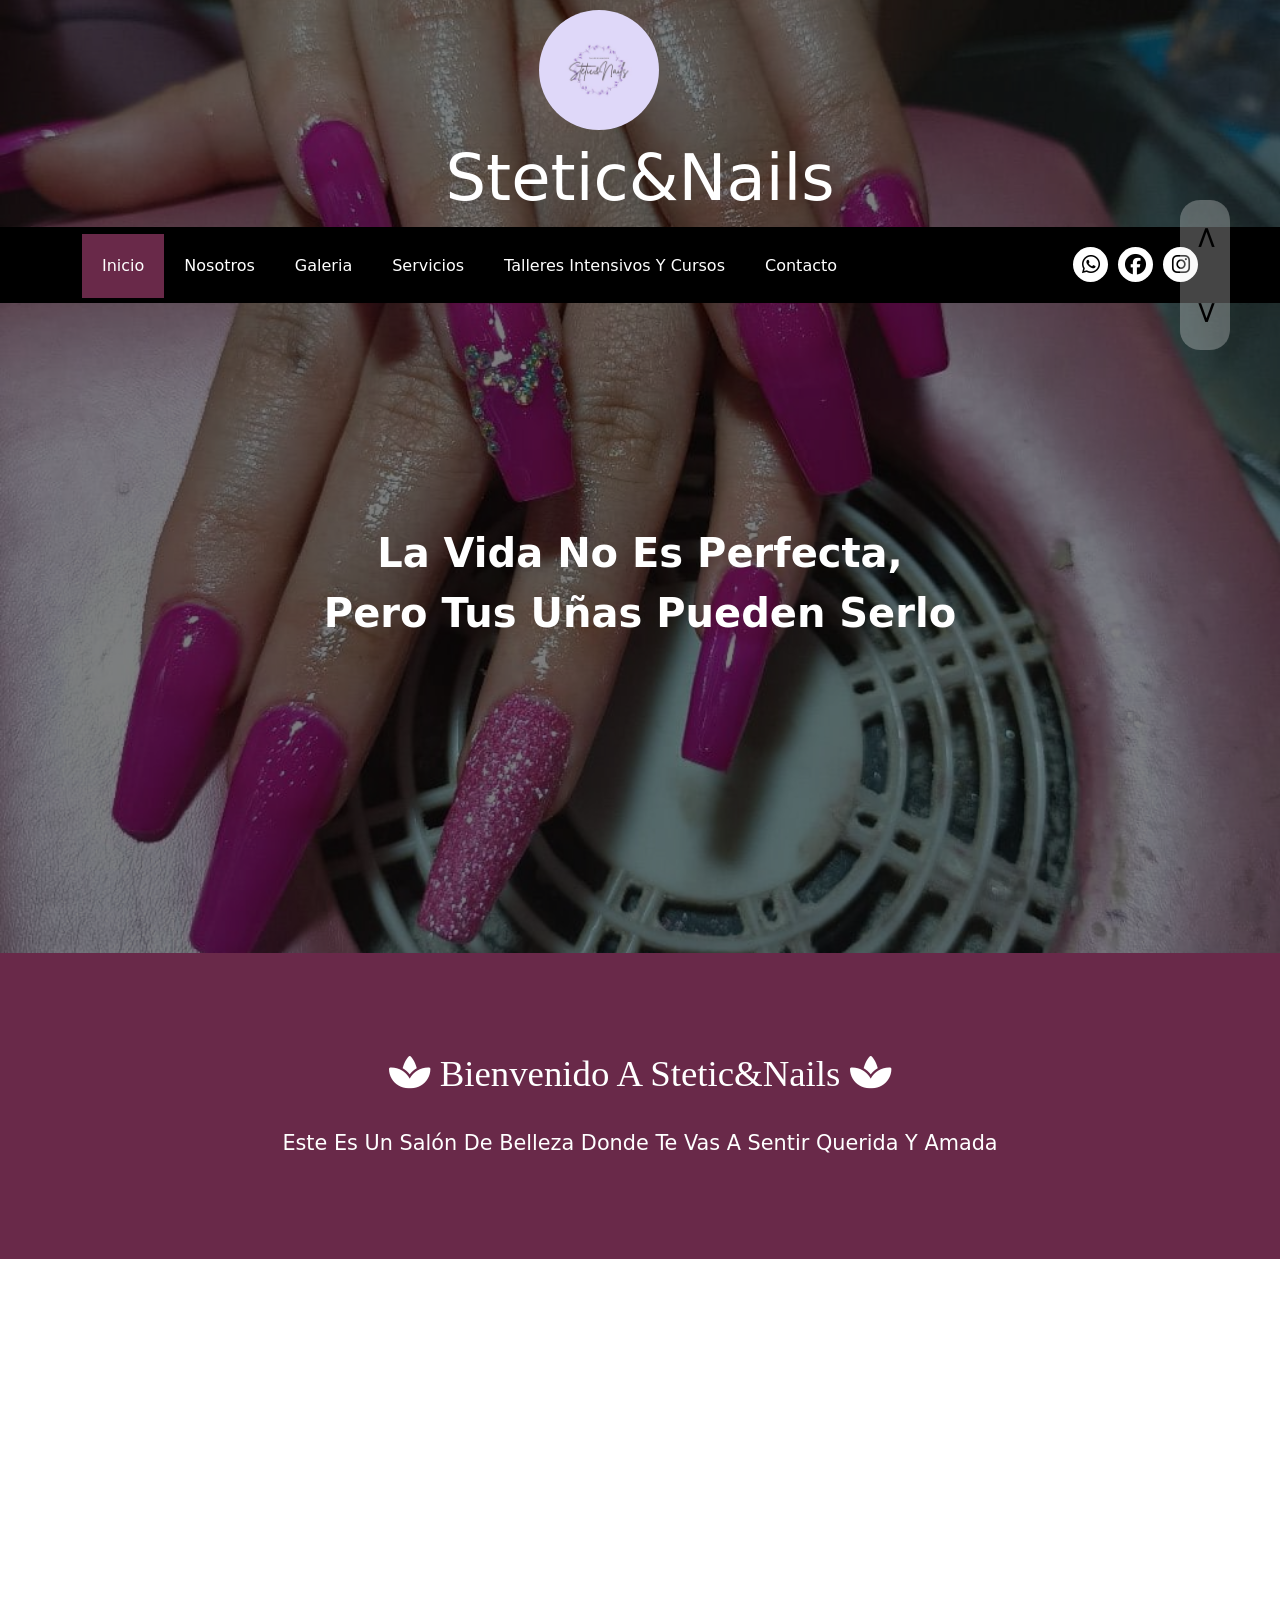
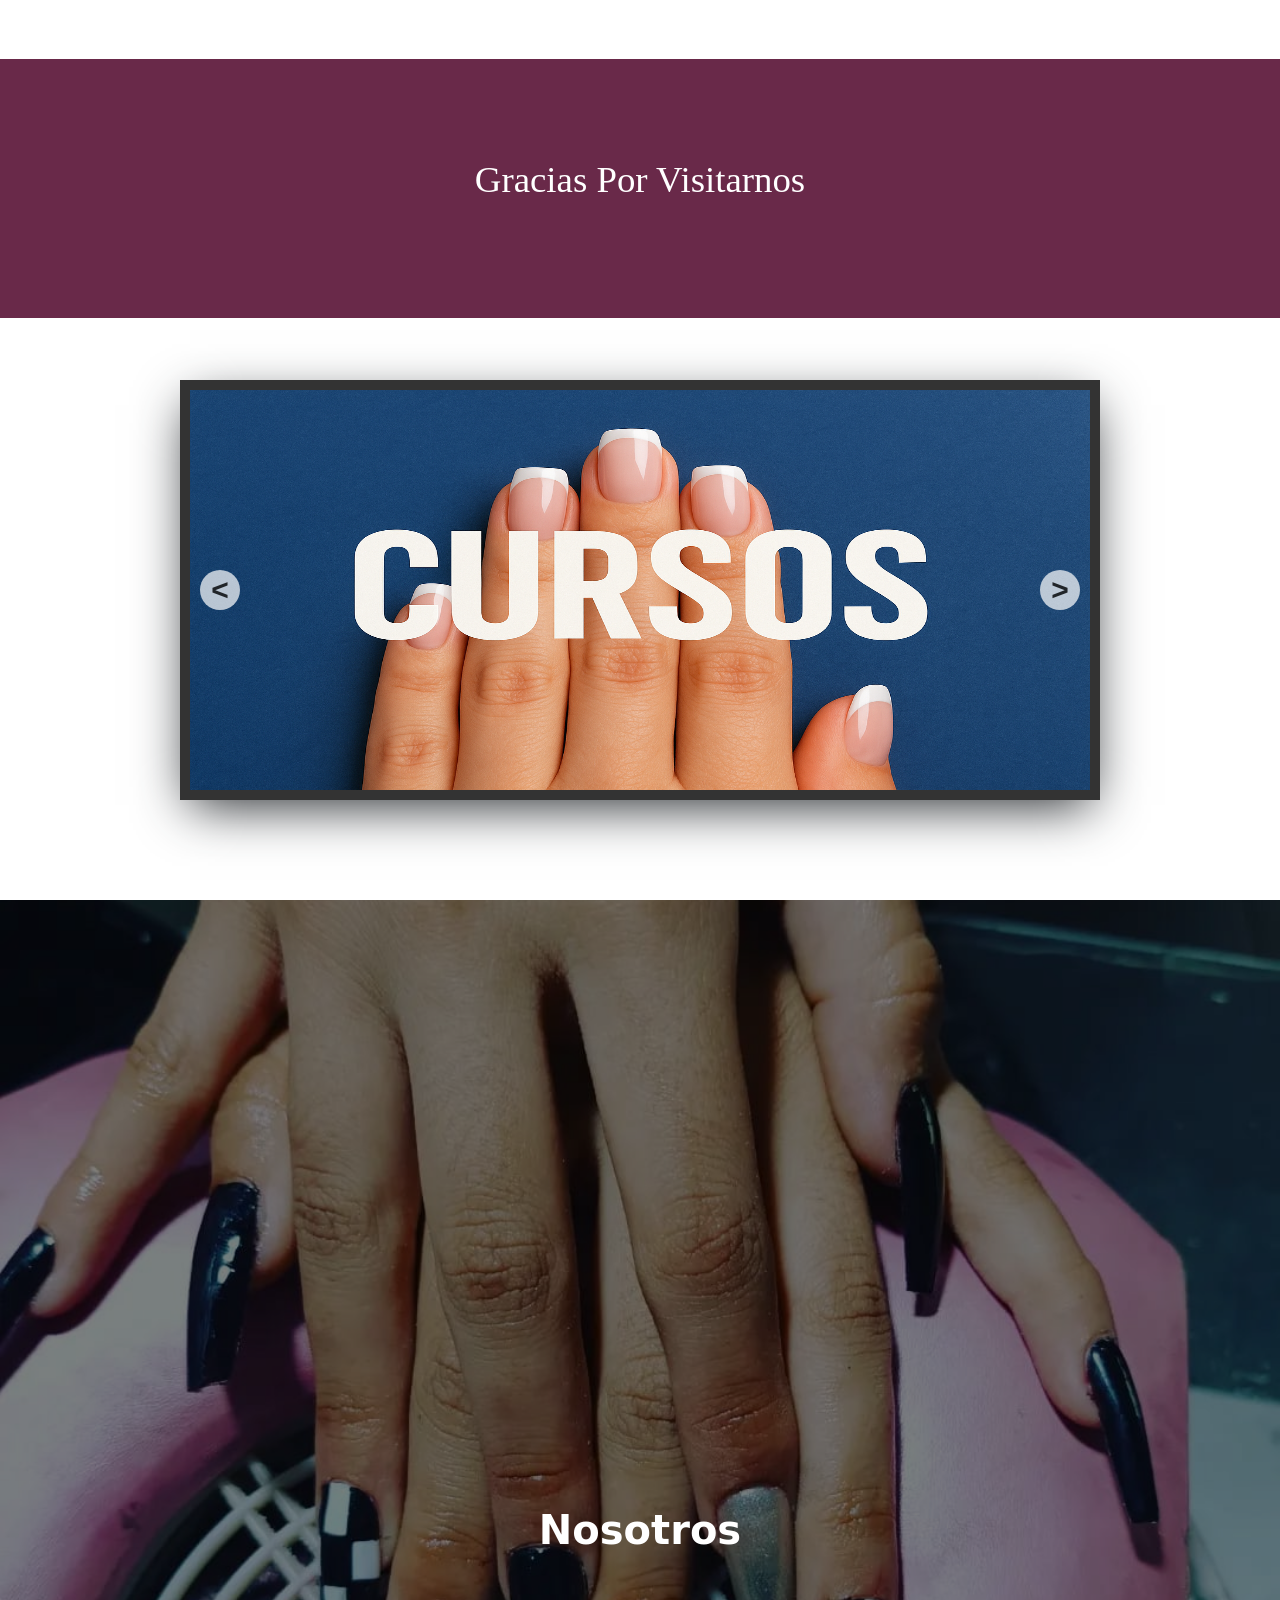
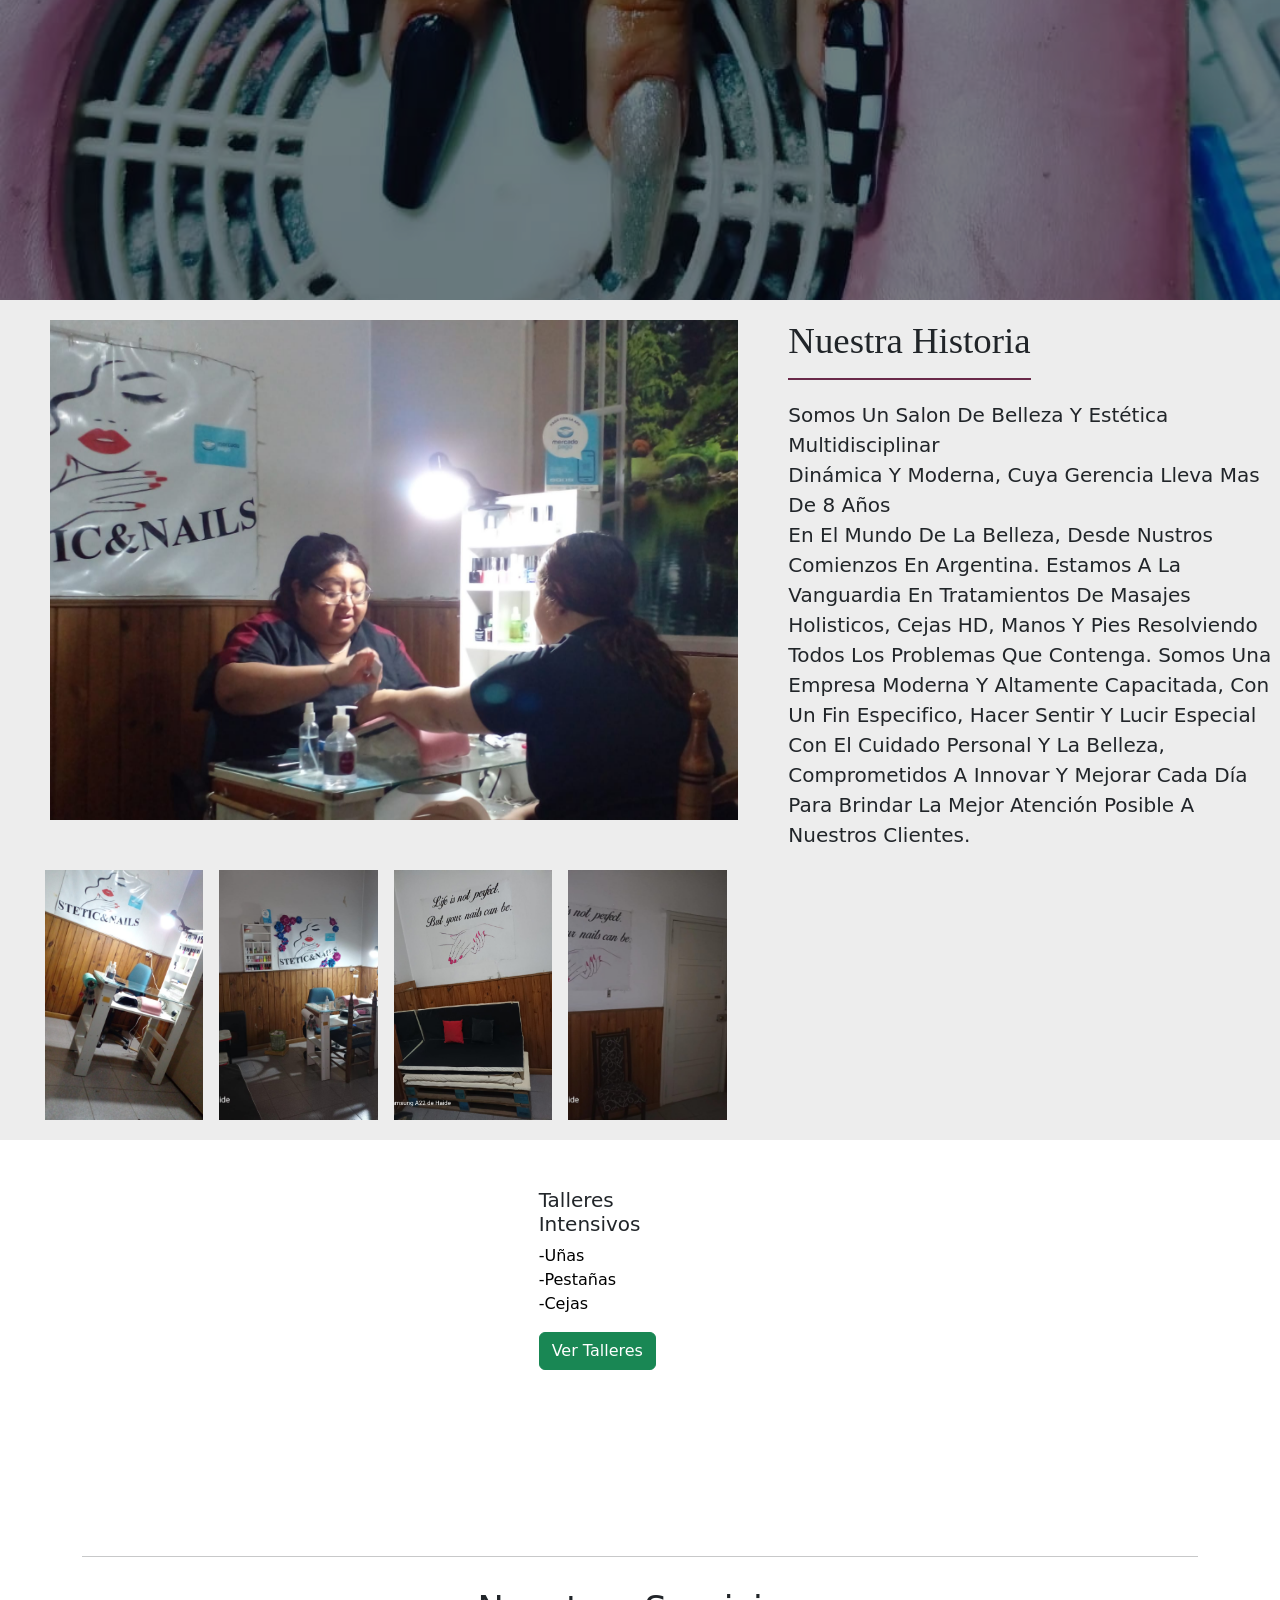
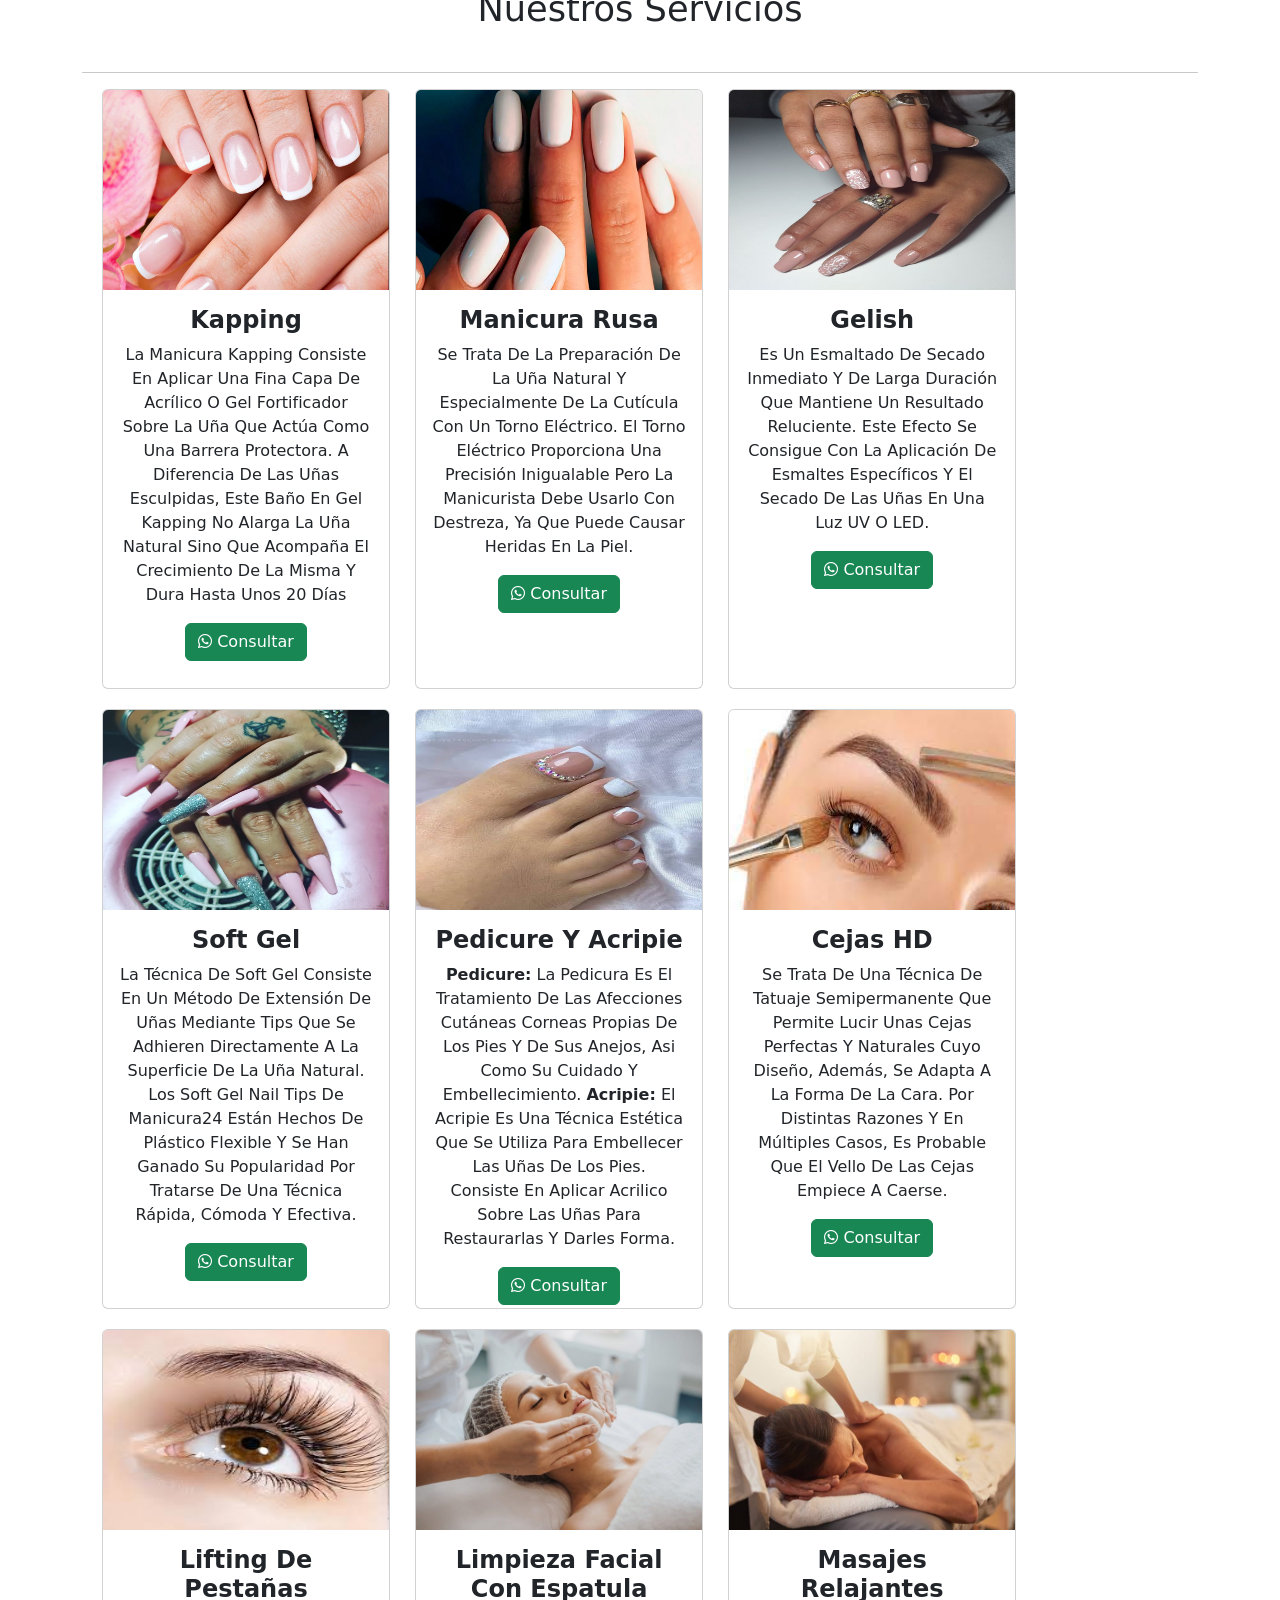
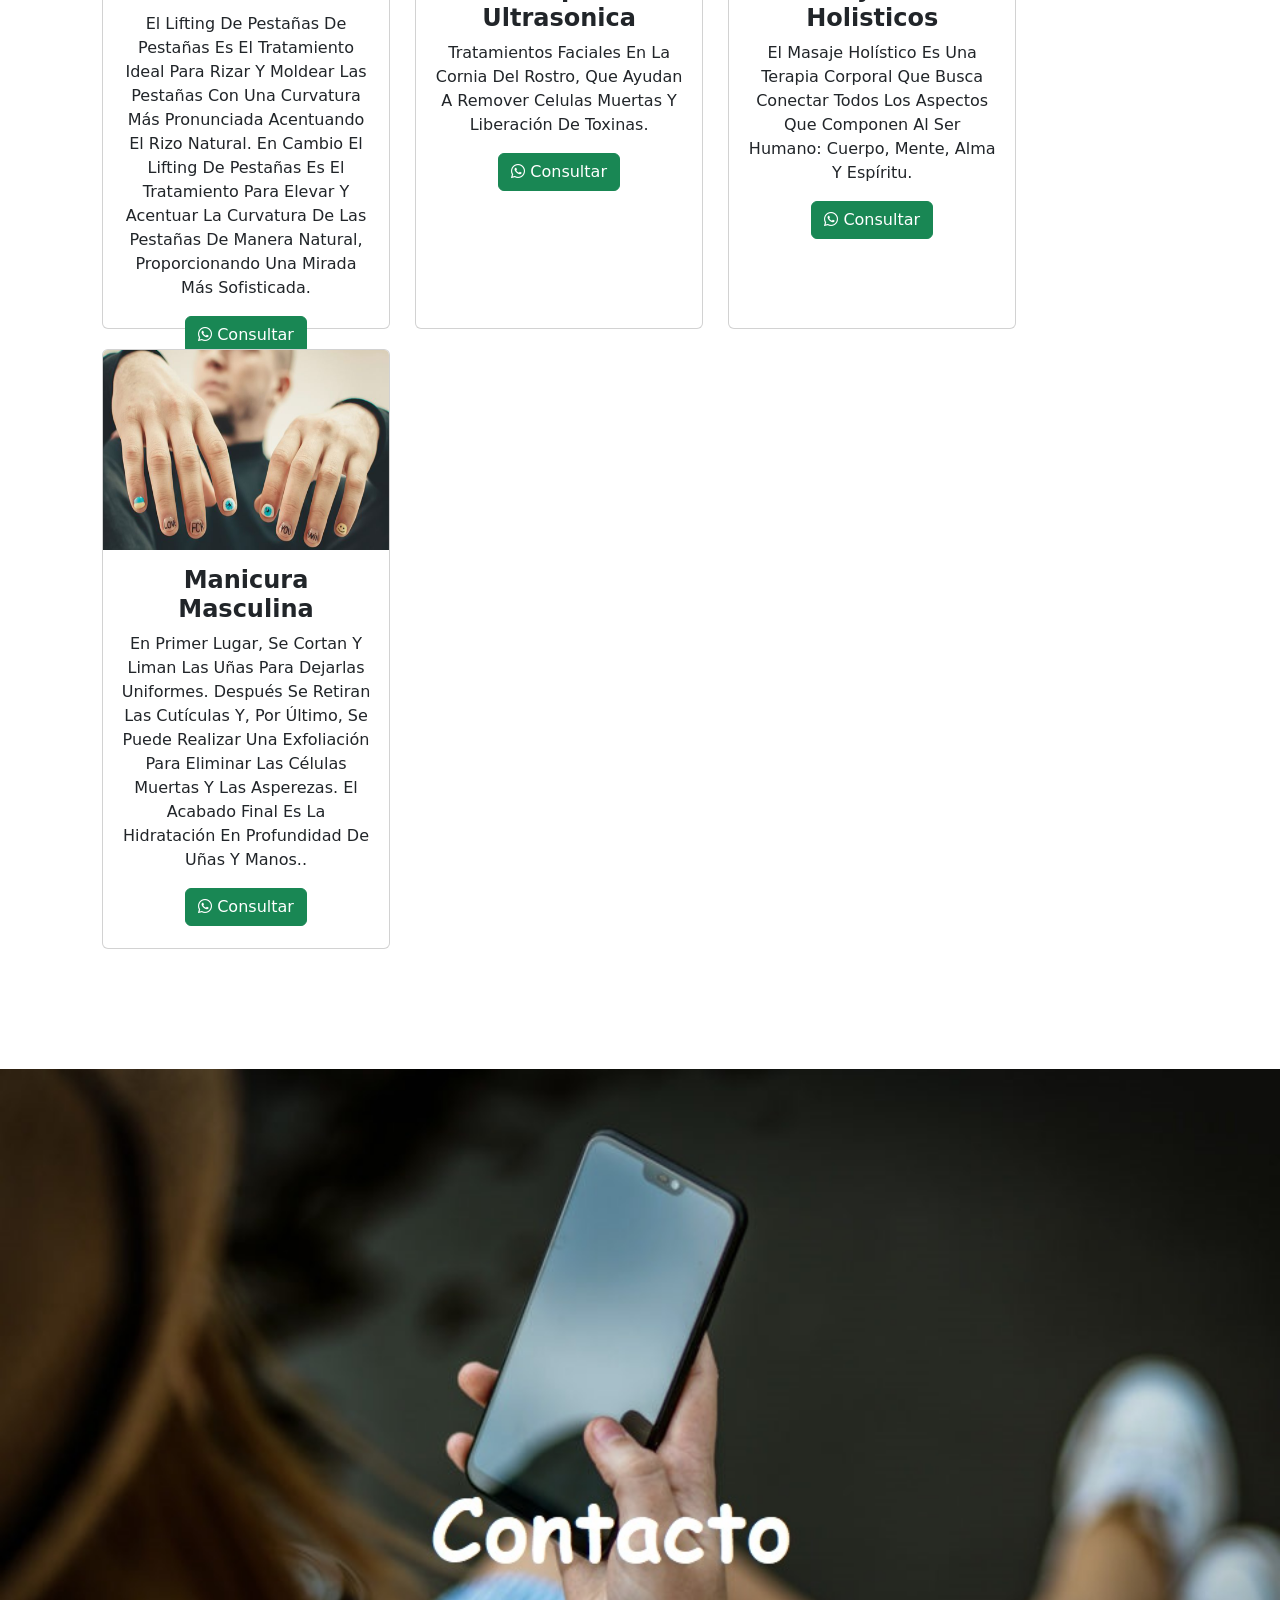
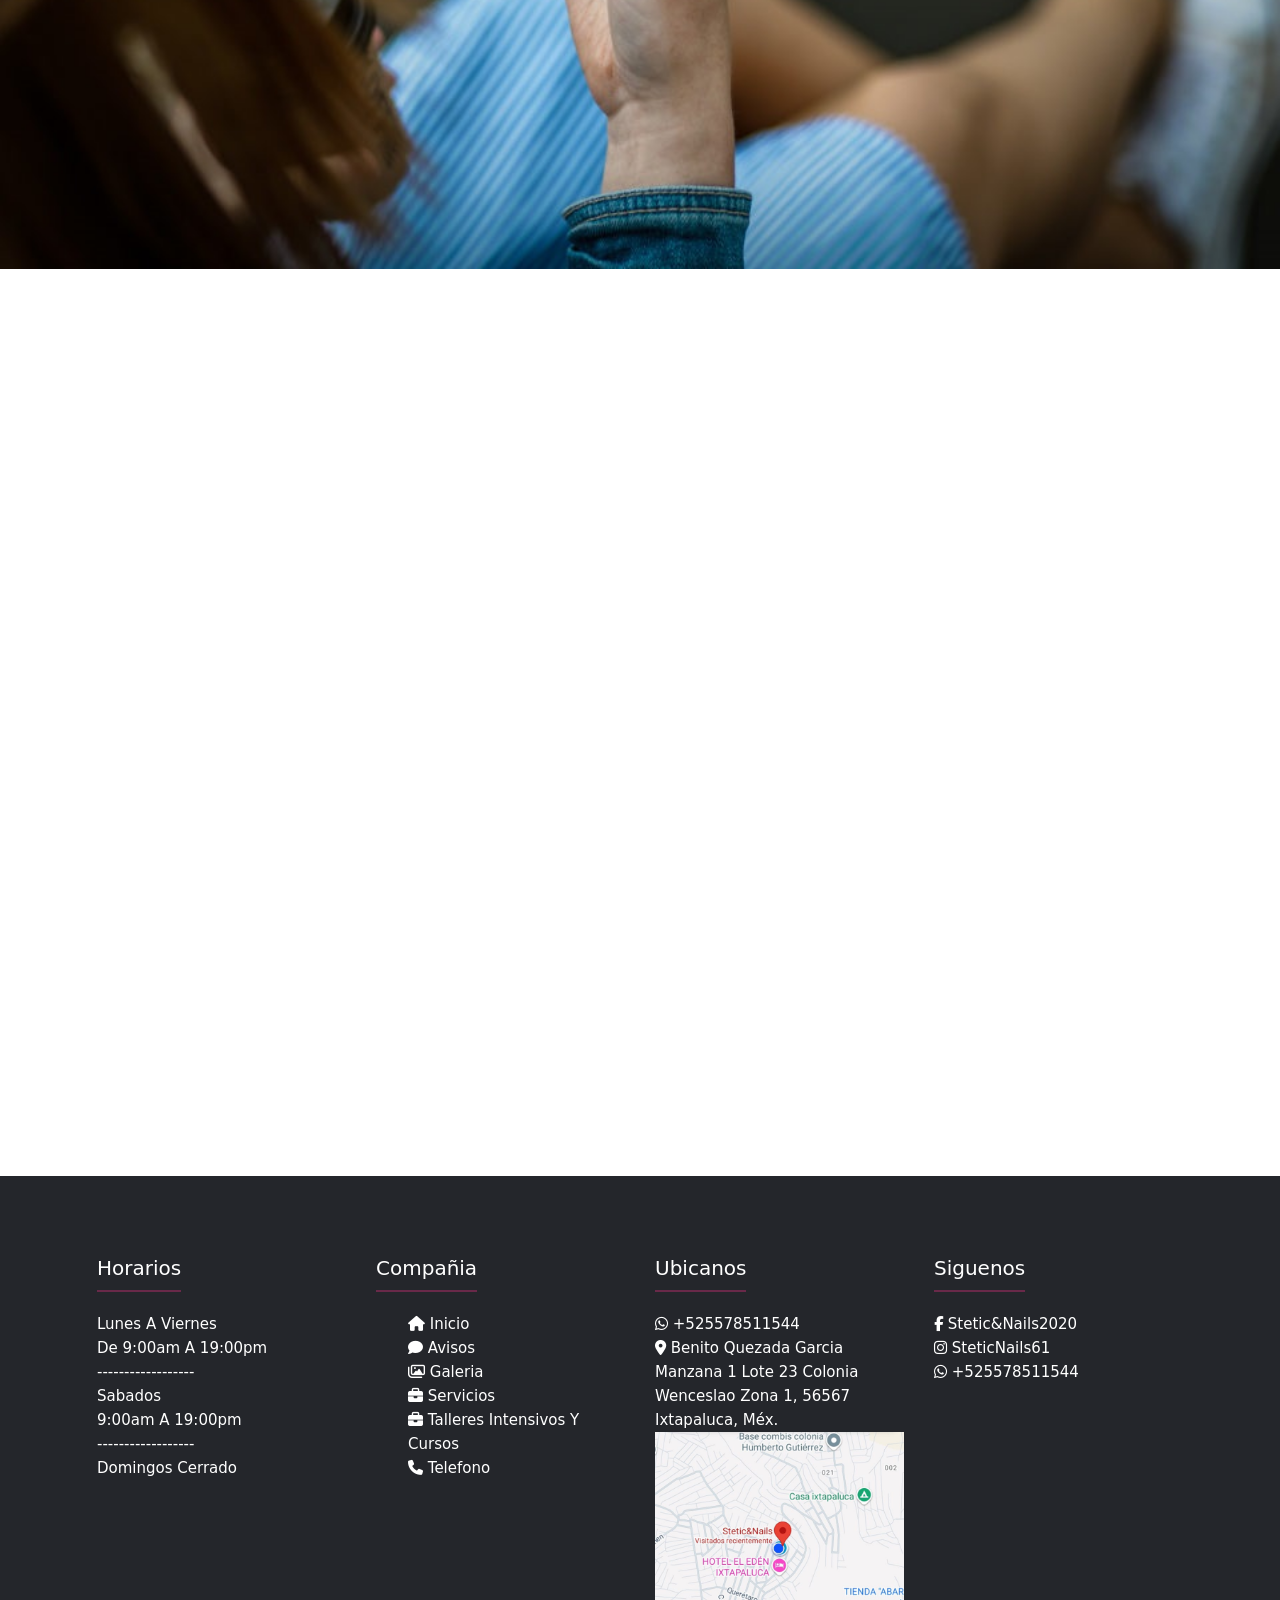
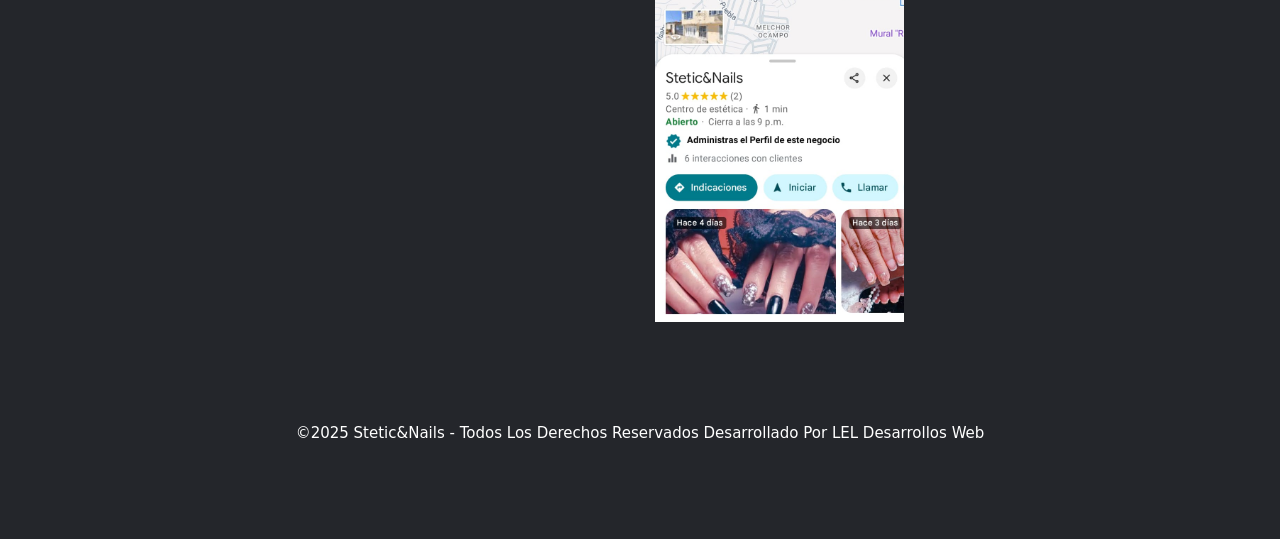
==== index.html @ 8e97a570 "Subiendo stetic&Nails Site" ====
<!DOCTYPE html>
<html lang="es">
<head>
    <meta charset="UTF-8">
    <meta name="viewport" content="width=device-width, initial-scale=1.0">
    <link rel="icon" href="./imagenes/logo1.jpg">
    <link rel="stylesheet" href="./assets/css/app.css">
    <link rel="stylesheet" href="./assets/css/modal2.css">
    <!-- LINKS PARTIALS HEADER -->
    <!-- Required meta tags -->
        <!-- SWEET ALERT -->
        <!-- <script src="//cdn.jsdelivr.net/npm/sweetalert2@11"></script>  -->
       <!-- FONT AWESMOE -->
       <!-- update the all.css file -->
       <link rel="stylesheet" href="https://cdnjs.cloudflare.com/ajax/libs/font-awesome/6.4.2/css/all.min.css" integrity="sha512-z3gLpd7yknf1YoNbCzqRKc4qyor8gaKU1qmn+CShxbuBusANI9QpRohGBreCFkKxLhei6S9CQXFEbbKuqLg0DA==" crossorigin="anonymous" referrerpolicy="no-referrer" />
       <!-- BOOTSTRAP -->
       <link href="https://cdn.jsdelivr.net/npm/bootstrap@5.2.3/dist/css/bootstrap.min.css" rel="stylesheet" integrity="sha384-rbsA2VBKQhggwzxH7pPCaAqO46MgnOM80zW1RWuH61DGLwZJEdK2Kadq2F9CUG65" crossorigin="anonymous">
       <!-- JQUERY -->
       <script src="https://code.jquery.com/jquery-3.7.1.min.js" integrity="sha256-/JqT3SQfawRcv/BIHPThkBvs0OEvtFFmqPF/lYI/Cxo=" crossorigin="anonymous"></script>
        <link href="https://unpkg.com/aos@2.3.1/dist/aos.css" rel="stylesheet">
      <title>Stetic&Nails</title>
</head>
<body>
  <!-- MODAL NEGOCIO 2 -->
  <div class="modal2">
    <div class="modal--content1">
        <p class="p_left"><</p>
        <img src="./imagenes/Negocio/N1.jpeg" alt="" class="modal-img">
        <p class="p_right">></p>
    </div>
    <div class="modal--boton">x</div>
</div> 
  <!-- Header -->
    <header class="main-header">
        <div class="container container-flex">
            <div class="logo-container logo mx-auto">
               <div class="content-logo">
                <img src="./imagenes/logo1.jpg" alt=""  class="logo-img">
                </div>        
                 <h1 class="logo container">Stetic&Nails</h1>
            </div>
            
        </div>
        <nav class="main-nav">
        <div class="container container-flex">
             <span class="icon-menu"><i class="fa-solid fa-bars"></i></span>
             <ul class="menu" id="">
                <li class="menu--item">
                    <a href="#" class="menu--link menu--link-Select">Inicio</a>
                </li>
                <li class="menu--item">
                    <a href="#Nosotros" class="menu--link">Nosotros</a>
                </li>
                <li class="menu--item">
                    <a href="./links/galeria.html" class="menu--link">Galeria</a>
                </li>
                <li class="menu--item">
                  <a href="#Servicios" class="menu--link">Servicios</a>
              </li>
                <li class="menu--item">
                    <a href="#Talleres" class="menu--link">Talleres Intensivos y Cursos</a>
                </li>
                <li class="menu--item">
                    <a href="#Contacto" class="menu--link">Contacto</a>
                </li>
             </ul>
             <div class="social-icon">
              <a href="https://whatsapp.com/channel/0029VbBOx707tkj6UmsXPe3S" class="social-icon--link" title="Siguenos en nuestro canal"><i class="fa-brands fa-whatsapp"></i></a>
              <a href="https://www.facebook.com/profile.php?id=100063918224039" class="social-icon--link" title="steticnails2020"><i class="fa-brands fa-facebook" title="steticnails2020"></i></a>
              <a href="https://www.instagram.com/steticnails61?utm_source=qr&igsh=cXA3YzI3bWJteThy" class="social-icon--link" title="steticnails61"><i class="fa-brands fa-instagram" title="steticnails61"></i></a>
            </div>
        </div>
        </nav>
    </header>
    <!-- Banner -->
    <section class="banner">
        <img src="./imagenes/Uñas Rosas.jpeg" alt="" class="banner--img"></center>
        <div class="banner--content">La vida no es perfecta, <br> pero tus uñas pueden serlo</div>
    </section>
    <!-- Main -->
    <main class="main main--about-description">
        <main class="main description">
           <section class="group group--color">
               <div class="container"><br>
                   <h2 class="main--title"><i class="fa-solid fa-spa"></i> Bienvenido a Stetic&Nails <i class="fa-solid fa-spa"></i></h2>
                   <p class="main--text">Este es un salón de belleza donde te vas a sentir querida y amada</p>
               </div><br>
           </section>
        </main>    
       
        <!-- PARALLAX 1 -->
         
<div class="row py-5 banner-parallax">
    <div class="col-sm-4 col-md-4 col-lg-4"></div>
    <div class="col-sm-8 col-md-8 col-lg-8">
      
    </div>
  </div>
  <style>
   
    .banner-parallax{
      height: 400px;
      background-image: linear-gradient(rgba(236, 236, 240, 0.444),rgba(236, 236, 240, 0.444)),
      url(./imagenes/Negocio/Negocio3.jpeg);
      background-attachment: fixed;
      background-position: center;
      background-repeat: no-repeat;
      background-size:cover;
      margin: auto;
    
    }
  </style>
  <section class="group group--color gracias-por-visiyarnos">
               <div class="container"><br>
                   <h2 class="main--title">Gracias Por visitarnos</h2>
               </div><br>
  </section>
  <br><br><br>
  <!-- AVISOS -->
   <!-- Slider -->
   
   <section class="container-slider" id="Cursos">
    <a href="./links/talleres.html"> 
    <div class="slider" id="slider" title="has click aqui para ver los cuross y talleres intensivos">
       <div class="slider--section"><img src="./imagenes/Cursos/Cursos_cartel.png" alt="" class="slider--img img-1"></div>
       <div class="slider--section"><img src="./imagenes/Cursos/Gelish1.jpg" alt="" class="slider--img img-3"></div>
       <div class="slider--section"><img src="./imagenes/Cursos/Soft Gel.png" alt="" class="slider--img img-2"></div>
       <div class="slider--section"><img src="./imagenes/Cursos/hd.jpg" alt="" class="slider--img img-3"></div>
       <div class="slider--section"><img src="./imagenes/Cursos/Pestañas1.jpg" alt="" class="slider--img img-3"></div>
       <div class="slider--section"><img src="./imagenes/Cursos/portada.jpg" alt="" class="slider--img img-3"></div>
     </div>
     </a>
     <div class="slider--btn slider--btn--right" id="btn--right">&#62;</div>
     <div class="slider--btn slider--btn--left" id="btn--left">&#60;</div>
    </section>
    
  <!-- BANER O PARRALLA 2 -->
  <section class="banner banner-nosotros">
    <img src="./imagenes/Uñas/Uas Negras Blancas y Gris.jpeg" alt="" class="banner--img"></center>
    <div class="banner--content">Nosotros</div>
</section>

<!-- Nosotros -->
 <!-- 
  AL PONER LAS CLASES FADE-LEFT Y FADE-RIGHT DE AOS 
  AFECTA A LOS ESTILOS DE LA PAGINA CREANDO UN MARGEN RIGHT
  SI LOS SACAMOS LA PAGINA VUELVE A ESTAR BIEN
 -->
<section class="container--nosotros" id="Nosotros">
  <div class="container--us">
    <img src="./imagenes/Negocio/HaideManicura.jpeg" alt="" class="container-us-img">
    <div class="container-us-text" data-aos="fade-right">
      <div class="main--title">Nuestra historia</div>
      <div class="container--nosotros-text" id="cnt" style="font-size: 20px;">
        Somos un salon de belleza y estética multidisciplinar <br> dinámica y moderna, cuya gerencia lleva mas de 8 años <br> en el mundo de la belleza, desde nustros comienzos en Argentina.
        Estamos a la vanguardia en tratamientos de masajes holisticos, cejas HD, manos y pies resolviendo todos los problemas que contenga. 
        Somos una empresa moderna y altamente capacitada, con un fin especifico, hacer sentir y lucir especial con el cuidado personal y la belleza, comprometidos a innovar y mejorar cada día <br> para brindar la mejor atención posible a nuestros clientes.
      </div>
    </div>
  </div>
  <div class="container--images">
    <img src="./imagenes/Negocio/N1.jpeg" alt="" class="img-negocio">
    <img src="./imagenes/Negocio/N11.jpeg" alt="" class="img-negocio">
    <img src="./imagenes/Negocio/N7.jpeg" alt="" class="img-negocio">
    <img src="./imagenes/Negocio/N8.jpeg" alt="" class="img-negocio">
  </div>
</section>

 <!-- Parallax 2 -->
<!-- TALLERES -->
 <div class="row py-5 bp" id="Talleres">
    <div class="col-sm-4 col-md-4 col-lg-4"></div>
    <div class="col-sm-8 col-md-8 col-lg-8 info-talleres" style="width: 200px;">
      <h5 class="titulo">Talleres Intensivos</h5>
      <p class="texto" style="color:#000;">
        -Uñas <br> 
        -Pestañas <br>
        -Cejas <br>
      </p>
      <a href="./links/talleres.html" class="btn btn-success">Ver Talleres</a>
    </div>
  </div>
  <style>
   
    .bp{
      height: 400px;
      background-image: linear-gradient(rgba(236, 236, 240, 0.796),rgba(236, 236, 240, 0.796)),
      url(./imagenes/pestañas.jpg);
      background-attachment: fixed;
      background-position: center;
      background-repeat: no-repeat;
      background-size:cover;
      margin: auto;
    
    }
  
    @media screen and (max-width:991px){
      .info-talleres{
        width: 260px;
        margin-left:60px;
        /* background: red; */
      }
    }
  </style>

 <!-- Servicios -->
  
 <section class="container today-special" id="Servicios"><hr>
    <div class="group--title">Nuestros Servicios</div>
    <hr>
    <!-- <div class="content-imagenes column column--25-50"> -->
     <!-- Primera imagen -->
     <div class="card column column--25-50" style="width: 18rem;" title="Kapping" data-aos="fade-up"
     data-aos-anchor-placement="center-bottom">
      <img src="./imagenes/Servicios/Kapping.jpg" class="card-img-top today-special-img" alt="...">
      <div class="card-body">
        <h5 class="card-title">Kapping</h5>
        <p class="card-text">La manicura kapping consiste en aplicar una fina capa de acrílico o gel fortificador sobre la uña que actúa como una barrera protectora. A diferencia de las uñas esculpidas, este baño en gel kapping no alarga la uña natural sino que acompaña el crecimiento de la misma y dura hasta unos 20 días</p>
        <a href="https://wa.me/+525578511544?text=Hola%20estoy%20interesada%20en%20el%20servicio%20de%20Kapping" class="btn btn-success" title="Kapping"><i class="fa-brands fa-whatsapp"></i> Consultar</a>
      </div>
     </div>
     <!-- Segunda imagen -->
     <div class="card column column--25-50" style="width: 18rem;" title="Manicura Rusa" data-aos="fade-up"
     data-aos-anchor-placement="center-bottom">
      <img src="./imagenes/Servicios/Manicura Rusa.webp" class="card-img-top today-special-img" alt="...">
      <div class="card-body">
        <h5 class="card-title">Manicura Rusa</h5>
        <p class="card-text">se trata de la preparación de la uña natural y especialmente de la cutícula con un torno eléctrico. El torno eléctrico proporciona una precisión inigualable pero la manicurista debe usarlo con destreza, ya que puede causar heridas en la piel.</p>
        <a href="https://wa.me/+525578511544?text=Hola%20estoy%20interesada%20en%20el%20servicio%20de%20manicura%20rusa" class="btn btn-success" title="Manicura Rusa"><i class="fa-brands fa-whatsapp"></i> Consultar</a>
      </div>
     </div>
    
     <!-- Tercera imagen -->
     <div class="card column column--25-50" style="width: 18rem;" title="Gelish" data-aos="fade-up"
     data-aos-anchor-placement="center-bottom">
      <img src="./imagenes/Servicios/Semi.jpg" class="card-img-top today-special-img" alt="...">
      <div class="card-body">
        <h5 class="card-title">Gelish</h5>
        <p class="card-text">Es un esmaltado de secado inmediato y de larga duración que mantiene un resultado reluciente. Este efecto se consigue con la aplicación de esmaltes específicos y el secado de las uñas en una luz UV o LED. </p>
        <a href="https://wa.me/+525578511544?text=Hola%20estoy%20interesada%20en%20el%20servicio%20de%20Gelish" class="btn btn-success"><i class="fa-brands fa-whatsapp"></i> Consultar</a>
      </div>
     </div>
     <!-- Cuarta imagen -->
     <div class="card column column--25-50" style="width: 18rem;" title="Soft Gel" data-aos="fade-up"
     data-aos-anchor-placement="center-bottom"> 
      <img src="./imagenes/Servicios/Soft-Gel.jpeg" class="card-img-top today-special-img" alt="...">
      <div class="card-body">
        <h5 class="card-title">Soft Gel</h5>
        <p class="card-text">La técnica de Soft Gel consiste en un método de extensión de uñas mediante tips que se adhieren directamente a la superficie de la uña natural. Los Soft Gel Nail Tips de Manicura24 están hechos de plástico flexible y se han ganado su popularidad por tratarse de una técnica rápida, cómoda y efectiva.</p>
        <a href="https://wa.me/+525578511544?text=Hola%20estoy%20interesada%20en%20el%20servicio%20de%20soft%20gel" class="btn btn-success"><i class="fa-brands fa-whatsapp" title="Soft Gel"></i> Consultar</a>
      </div>
     </div>
    
     <!-- Quinta  imagen -->
     <div class="card column column--25-50" style="width: 18rem;" title="Pedicure y Acripie" data-aos="fade-up"
     data-aos-anchor-placement="center-bottom">
      <img src="./imagenes/Servicios/Acripie.jpeg" class="card-img-top today-special-img" alt="...">
      <div class="card-body">
        <h5 class="card-title">Pedicure y Acripie</h5>
        <p class="card-text">
        <b>Pedicure:</b>
        La pedicura es el tratamiento de las afecciones cutáneas corneas propias de los pies y de sus anejos, asi como su cuidado y embellecimiento.
        <b>Acripie:</b>  
        El acripie es una técnica estética que se utiliza para embellecer las uñas de los pies. <br>
        Consiste en aplicar acrilico sobre las uñas para restaurarlas y darles forma. 
        </p>
        <a href="https://wa.me/+525578511544?text=Hola%20estoy%20interesada%20en%20el%20servicio%20de%20Pedicure%20y%20Acripie" class="btn btn-success" title="Pedicure y Acripie"><i class="fa-brands fa-whatsapp"></i> Consultar</a>
      </div>
     </div>
    
     <!-- Sexta imagen -->
     <div class="card column column--50-25" style="width: 18rem;" title="Cejas HD" data-aos="fade-up"
     data-aos-anchor-placement="center-bottom">
      <img src="./imagenes/Servicios/perfilado.jfif" class="card-img-top today-special-img" alt="...">
      <div class="card-body">
        <h5 class="card-title">Cejas HD</h5>
        <p class="card-text">Se trata de una técnica de tatuaje semipermanente que permite lucir unas cejas perfectas y naturales cuyo diseño, además, se adapta a la forma de la cara. Por distintas razones y en múltiples casos, es probable que el vello de las cejas empiece a caerse.</p>
        <a href="https://wa.me/+525578511544?text=Hola%20estoy%20interesada%20en%20el%20servicio%20de%20cejasHD" class="btn btn-success" title="Cejas HD"><i class="fa-brands fa-whatsapp"></i> Consultar</a>
      </div>
     </div>
    
     <!-- Septima imagen -->
     <div class="card column column--25-50" style="width: 18rem;" title="Lifting de pestañas" data-aos="fade-up"
     data-aos-anchor-placement="center-bottom">
      <img src="./imagenes/Servicios/pxp.jpeg" class="card-img-top today-special-img" alt="...">
      <div class="card-body">
        <h5 class="card-title">Lifting de pestañas</h5>
        <p class="card-text">El lifting de pestañas de pestañas es el tratamiento ideal para rizar y moldear las pestañas con una curvatura más pronunciada acentuando el rizo natural. En cambio el lifting de pestañas es el tratamiento para elevar y acentuar la curvatura de las pestañas de manera natural, proporcionando una mirada más sofisticada.</p>
        <a href="https://wa.me/+525578511544?text=Hola%20estoy%20interesada%20en%20el%20servicio%20de%20Lifting%20de%20Pestañas" class="btn btn-success" title="Lifting de pestañas"><i class="fa-brands fa-whatsapp"></i> Consultar</a>
      </div>
     </div>
    
     <!-- Octava  imagen -->
     <div class="card column column--25-50" style="width: 18rem;" title="Limpieza facial con espatula ultrasonica" data-aos="fade-up"
     data-aos-anchor-placement="center-bottom">
      <img src="./imagenes/facial.jpg" class="card-img-top today-special-img" alt="...">
      <div class="card-body">
        <h5 class="card-title">Limpieza Facial con espatula ultrasonica</h5>
        <p class="card-text">Tratamientos faciales en la cornia del rostro, que ayudan a remover celulas muertas y liberación de toxinas.</p>
        <a href="https://wa.me/+525578511544?text=Hola%20estoy%20interesada%20en%20el%20servicio%20de%20limpieza%20facial%20con%20Espatula%20Ultrasonica" class="btn btn-success" title="Limpieza facial con espatula ultrasonica"><i class="fa-brands fa-whatsapp"></i> Consultar</a>
      </div>
     </div>
     <!-- Novena  imagen -->
     <div class="card column column--50-25" style="width: 18rem;" title="Masajes Relajantes Holisticos" data-aos="fade-up"
     data-aos-anchor-placement="center-bottom">
      <img src="./imagenes/Servicios/Masajes.jpeg" class="card-img-top today-special-img" alt="..." title="Masajes Relajantes Holisticos">
      <div class="card-body">
        <h5 class="card-title">Masajes Relajantes Holisticos</h5>
        <p class="card-text">El masaje holístico es una terapia corporal que busca conectar todos los aspectos que componen al ser humano: cuerpo, mente, alma y espíritu.</p>
        <a href="https://wa.me/+525578511544?text=Hola%20estoy%20interesada%20en%20el%20servicio%20de%Masajes%20Relajantes%20Holisticos" class="btn btn-success" title="Masajes Relajantes Holisticos"><i class="fa-brands fa-whatsapp"></i> Consultar</a>
      </div>
     </div>
    
     <!-- Decima  imagen -->
     <div class="card column column--25-50" style="width: 18rem;" title="Manicura masculina" data-aos="fade-up"
     data-aos-anchor-placement="center-bottom">
      <img src="./imagenes/manicura.png" class="card-img-top today-special-img" alt="...">
      <div class="card-body">
        <h5 class="card-title">Manicura Masculina</h5>
        <p class="card-text">En primer lugar, se cortan y liman las uñas para dejarlas uniformes. Después se retiran las cutículas y, por último, se puede realizar una exfoliación para eliminar las células muertas y las asperezas. El acabado final es la hidratación en profundidad de uñas y manos..</p>
        <a href="https://wa.me/+525578511544?text=Hola%20estoy%20interesada%20en%20el%20servicio%20de%20Manicura%20Masculina" class="btn btn-success"><i class="fa-brands fa-whatsapp"></i> Consultar</a>
      </div>
     </div>
    <!-- </div>    -->
 </section>

<!-- CONTACTO -->
 <!-- BANNER -->
 
<section class="banner-contact">
  <img src="./imagenes/contacto1.jpg" alt="" class="banner--img"></center>
  
</section>
<main class="main-contact" id="Contacto">
  <div class="container .container-form" align="center">
    <iframe src="https://docs.google.com/forms/d/e/1FAIpQLSe3cTzOm3WGi7UDSN_vifubwKv037dLDBxotcA_2-SO4jBdUA/viewform?embedded=true" width="720" height="900" frameborder="0" marginheight="0" marginwidth="0" class="form-google">Cargando…</iframe>
    <!-- <iframe width="546" height="338" seamless frameborder="0" scrolling="no" src="https://docs.google.com/spreadsheets/d/e/2PACX-1vSCRSIZOBQTOjk4SrleUPMOIHc4AgdWFxmFV8ndhqR0Zkn_dXQzJ1rHkSRDgidU9kntCiPHq_8SudoH/pubchart?oid=1620317042&amp;format=interactive"></iframe> -->
  </div>
</main>
<!-- Footer     -->
<footer class="footer" id="Footer">
  <div class="container">
    <div class="footer-row">
      <div class="footer--link">
        <h4>Horarios</h4><br>
        <span class="dias-horas">
        Lunes a Viernes <br>
        de 9:00am a 19:00pm
        </span><br>
        <span class="separate">
        ------------------
        </span><br>
        <span class="dias-horas">
        Sabados <br>
        9:00am a 19:00pm
        </span><br>
        <span class="separate">
        ------------------
        </span><br>
        <span class="dias-horas">
        Domingos
        Cerrado
       </span><br>
      </div>
      <div class="footer--link">
        <h4>Compañia</h4>
        <ul>
          <li><a href="#">
            <i class="fa-solid fa-house"></i>
            Inicio
            </a>
          </li>
          <li>
            <a href="#Cursos"><i class="fa-solid fa-comment"></i>
             Avisos
            </a>
          </li>
          <li>
            <a href="../links/galeria.html"><i class="fa-regular fa-images"></i>
             Galeria
            </a>
          </li>
          <li>
            <a href="#Servicios">
              <i class="fa-solid fa-briefcase"></i>
              Servicios 
            </a>
          </li>
          <li>
            <a href="#Talleres">
              <i class="fa-solid fa-briefcase"></i>
              Talleres Intensivos y Cursos 
            </a>
          </li>
          <li><a href="https://wa.me/+525578511544?text=Hola%20te%20contacte%20desde%20la%20pagina%20Stetic&Nails%20queiro%20info"  title="Quiero Turno"><i class="fa-solid fa-phone"></i>
            Telefono
          </a></li>
        </ul>
      </div>
      <div class="footer--link">
        <h4>Ubicanos</h4>
        <ubi><br>
          <a href="https://wa.me/+525578511544?text=Hola%20te%20contacte%20desde%20la%20pagina%20Stetic&Nails%20queiro%20info">
          <i class="fa-brands fa-whatsapp"></i>
          +525578511544
        </a>
       </ubi>
       <br>
        <ubi>
          <a href="https://www.google.com.mx/maps/place/Stetic%26Nails/@19.3335039,-98.9097962,17z/data=!4m14!1m7!3m6!1s0x85ce1f758efeb78b:0xbb8df44576d4c4d9!2sStetic%26Nails!8m2!3d19.3335516!4d-98.9098008!16s%2Fg%2F11m6fz5925!3m5!1s0x85ce1f758efeb78b:0xbb8df44576d4c4d9!8m2!3d19.3335516!4d-98.9098008!16s%2Fg%2F11m6fz5925?hl=es&entry=ttu&g_ep=EgoyMDI1MDQwNi4wIKXMDSoASAFQAw%3D%3D">
          <i class="fa-solid fa-location-dot"></i>
           Benito Quezada Garcia Manzana 1 Lote 23 Colonia Wenceslao zona 1, 56567 Ixtapaluca, Méx.
        </a></ubi><br>
        <ubi>
          <a href="https://www.google.com.mx/maps/place/Stetic%26Nails/@19.3335039,-98.9097962,17z/data=!4m14!1m7!3m6!1s0x85ce1f758efeb78b:0xbb8df44576d4c4d9!2sStetic%26Nails!8m2!3d19.3335516!4d-98.9098008!16s%2Fg%2F11m6fz5925!3m5!1s0x85ce1f758efeb78b:0xbb8df44576d4c4d9!8m2!3d19.3335516!4d-98.9098008!16s%2Fg%2F11m6fz5925?hl=es&entry=ttu&g_ep=EgoyMDI1MDQwNi4wIKXMDSoASAFQAw%3D%3D">
            <img src="./imagenes/ubicación mexico.jpeg" alt="">
          </a>
        </ubi>
      </div>
      <div class="footer--link">
        <h4>Siguenos</h4>
        <div class="social-link">
          <a href="https://www.facebook.com/share/16aoHJNhMW/" title="Siguenos">
            <i class="fab fa-facebook-f"></i>
            Stetic&Nails2020
          </a><br>
          <a href="https://www.instagram.com/steticnails61?utm_source=ig_web_button_share_sheet&igsh=ZDNlZDc0MzIxNw==" title="Siguenos">
            <i class="fab fa-instagram"></i>
            SteticNails61
          </a><br>
          <a href="https://wa.me/+525578511544?text=Hola%20te%20contacte%20desde%20la%20pagina%20Stetic&Nails" title="Contactanos">
            <i class="fab fa-whatsapp"></i>
            +525578511544
          </a>
        </div>
      </div>
    </div>
  </div>
  <div class="derecho">
     ©2025 Stetic&Nails - Todos los derechos reservados
     Desarrollado por <a href="https://lucasluna235.github.io/LEL-Desarrollos-Web/">LEL Desarrollos Web</a>
  </div>
</footer>

</main>
 
<!-- Boton sube y baja -->
<div class="btnUpDown">
  <a href="#"><</a><a href="#Footer">></a>
</div>       
    
    <script src="./assets/js/menu.js"></script>
    <script src="./assets/js/modal2.js"></script>
    <!-- LINKS PARTIALS FOOTER -->
     <!-- BOOTSTRAP -->
 <script src="https://cdn.jsdelivr.net/npm/bootstrap@5.2.3/dist/js/bootstrap.bundle.min.js" integrity="sha384-kenU1KFdBIe4zVF0s0G1M5b4hcpxyD9F7jL+jjXkk+Q2h455rYXK/7HAuoJl+0I4" crossorigin="anonymous"></script>
 <script src="https://cdn.jsdelivr.net/npm/@popperjs/core@2.11.8/dist/umd/popper.min.js" integrity="sha384-I7E8VVD/ismYTF4hNIPjVp/Zjvgyol6VFvRkX/vR+Vc4jQkC+hVqc2pM8ODewa9r" crossorigin="anonymous"></script>
<script src="https://cdn.jsdelivr.net/npm/bootstrap@5.3.2/dist/js/bootstrap.min.js" integrity="sha384-BBtl+eGJRgqQAUMxJ7pMwbEyER4l1g+O15P+16Ep7Q9Q+zqX6gSbd85u4mG4QzX+" crossorigin="anonymous"></script>
<script src="./assets/js/Slider.js"></script>
<script src="https://unpkg.com/aos@2.3.1/dist/aos.js"></script>
<script>
  AOS.init();
</script>
</body>
</html>
---- assets/css/app.css ----
@import url(slider.css);

*{
    margin: 0;
    padding: 0;
    box-sizing: border-box;
    list-style: none;
}

body{
    font-family: serif;
    text-transform: capitalize;
}

.btnUpDown{
    /* background: #ededed; */
    background: #ededed4a; 
    width: 150px;
    height: 50px;
    display: inline-flex;
    border-radius: 20px;
    transform: rotate(90deg);
    margin-top: 250px;
    position: fixed;
   
    left: 100;
    right: 0;
    bottom: 0;
    top: 0;
    z-index: 10000;
}
.btnUpDown a{
    width: 100px;
    color:#000;
    text-decoration: none;
    font-size: 30px;
    text-align: center;
}

.btnUpDown:hover{
    background: #ededed;
    transition:all .5s ease;
}

.btnUpDown a:hover{
    color: #eccc12;
    background: #000;
    border-radius: 20px;
    transition:all .5s ease;
}

/*------------------ Estilos base----------------- */

img{
    display: block;
    width: 100%;
    max-width: 100%;
}

h1,h2,h3,h4,h5,h6{
    margin: 0;
}

.container{
    width: 100%;
    margin: auto;
}

.container-flex{
    display: flex;
    flex-wrap: wrap;
    justify-content: space-between;
    align-items: center;

}

.column{
    width: 100%;
}


/*------------------ Estilos base----------------- */

.main-header{
    width: 100%;
    align-items: center;
}

 .content-logo{
    width: 120px;
    height: 120px;
 }   

 .content-logo img{
    border-radius: 100%;
 }

.logo{
    font-size: 1.8em;
    padding: 10px;
    font-weight: 100;
    text-align: center;
    
}



/* -----------Estilos del menu---------- */

.main-nav{
    width: 100%;
    position: relative;
    z-index: 2000;
    padding: 10px;
    /* display: none; */
}
/* 
.mostrarMain{
    display: block;
} */


.icon-menu{
    display: block;
    color: white;
    cursor: pointer;
    font-size: 1.5em;
}

.social-icon{
    display: flex;
    justify-content: space-between;
}

.social-icon [class*="icon-"]{
    color: black;
    margin-left: 10px;
    display: flex;
    justify-content: center;
    align-items: center;
    font-size: 1.3em;
    width: 35px;
    height: 35px;
    background: #fff;
    border-radius: 50%;
}

.social-icon [class*="icon-"]:hover{
    background: rgba(255, 255, 255, .2);
    color: #fff;
}

.social-icon--link{
    text-decoration: none;
}

.menu{
    position: absolute;
    top: 60px;
    left: 0;
    width: 100%;
    background: rgba(0, 0, 0, .85);
    padding: 0;
    margin: 0;
    list-style: none;
    text-align: center;
    height: 0;
    overflow: hidden;
    transition: height .5s linear;
}

.menu--link{
    display: block;
    padding: 15px;
    color: #fff;
    text-decoration: none;
}

.menu--link:hover{
    background: #692949;
    color: #fff;
}

.menu--link-Select{
    background: #692949;
}

.mostrar{
    height: 324px;
}

/* Estilos del banner */

.banner{
    margin-top: -60px;
    position: relative;

}

.banner::before{
    content: '';
    position: absolute;
    width: 100%;
    height: 100%;
    background: rgba(0, 0, 0, .5);
    z-index: 1000;
    top: 0;
}

.banner img{
    width: 100%;
    height: 600px;
    object-fit: cover;
}

.banner--content{
    width: 90%;
    color: #fff;
    text-align: center;
    position: absolute;
    z-index: 1500;
    top: 50%;
    left: 50%;
    transform: translateX(-50%) translateY(-50%);
    font-size: 1.5em;
    font-weight: bold;
}

.banner-contact{
    margin-top: 100px;
}


.banner-contact .banner--content{
    margin-top: 6400px;
}

/* Estilos principales */
.group--color {
    background: #692949;
    color: #fff; 
    padding: 10px;
    text-align: center;
}

.main--title{
    margin: 15px 0;
    font-size: 1.8em;
    font-family: serif;
    font-weight: 100;
}

.main--text{
    font-size: 1.3em;
}

.column--title{
    font-size: 1.3em;
}


.group--title{
    font-size: 2.2em;
    padding: 10px;
    padding-bottom: 20px;
    text-align: center;
}

.card-title{
    font-weight: bold;
    font-size: 20px;
}


/* Esto alinea las cards de los servicios y talleres */
.today-special .card{
    display: inline-flex;
    margin: 0 auto;
    margin-left: 46px;
    margin-bottom: 20px;
    width: 500px;
    height: 600px;
    text-align: center;
}

.today-special .card-img-top{
    width: 300px;
    height: 200px;
}


/* GALERIA NOSOOTROS */

.titulo-negocio{
    text-align: center;
    margin-bottom: 10px;
    margin-top: 10px;
    padding: 5px 0;
    font-size: 40px;
}

.galeria{
    display: grid;
    grid-template-columns: repeat(auto-fit ,minmax(350px, 1fr));
    width: 95%;
    margin: auto;
    grid-gap: 10px;
    padding: 50px 0;
    overflow: hidden;
}

.galeria img{
    width: 100%;
    vertical-align: top;
    height: 300px;
    object-fit: cover;
}

.galeria > a{
    display: block;
    position: relative;
    overflow: hidden;
    box-shadow: rgba(0, 0, 0, .8);
    transition: transform 0.5s;
    cursor: auto;
}

.galeria a:hover img{
    filter: blur(2px);
    transform: rotate(10deg) scale(1.3);
}

/* GALERIA DE IMAGENES */

.linea{
    width: 100%;
    height: 6px;
    background: #692949;
}

/* NOSOTROS */

.container--nosotros{
    height: 0 auto;
    background: #ededed;
}

.container--us{
    display: inline-flex;
}

.container--us img{
    width: 600px;
    height: auto;
    object-fit: cover;
    margin-left: 20px;
    margin-top: 20px;
}

 
.container--images img{
   display: inline-flex;
   width: 300px;
   height: 200px;
   object-fit: cover;
   margin-bottom: 20px;
   margin-top: 20px;
   margin-left: 10px;
   cursor: pointer; 
}

/* ESTILOS DEL FOOTER */

.container{
    max-width: 1200px;
    margin: 0 auto;
}

.footer{
    background: #24262B;
    padding: 80px 0;
}

.footer-row{
    display: flex;
    flex-wrap: wrap;
}

.footer--link{
    width: 25%;
    padding: 0 15px;
}

.footer--link h4{
    font-size: 20px;
    color: #ffffff;
    margin-bottom: 20px;
    font-weight: 500;
    border-bottom: 2px solid #692949;
    padding-bottom: 10px;
    display: inline-block;
}

.footer--link ul li a{
    font-size: 15px;
    text-decoration: none;
    color: #fff;
    margin-bottom: 15px;
    transition: all 3s ease;
}

.footer--link ul li a:hover{
    color: #ffffff;
    padding-left: 6px;
}

.footer--link a{
    font-size: 15px;
    text-decoration: none;
    color: #fff;
    margin-bottom: 15px;
    transition: all 3s ease;
}

.footer--link .dias-horas{
    font-size: 15px;
    color: #fff;
    margin-bottom: 15px;
    transition: all 3s ease;
}


.footer--link .separate{
    font-size: 15px;
    color: #fff;
    margin-bottom: 15px;
    transition: all 3s ease;
}



.derecho{
    text-align: center;
    margin-top: 100px;
    font-size: 15px;
    color: #fff;
    margin-bottom: 15px;
}

.derecho a {
    text-decoration: none;
    color: white;
}

.derecho a:hover{
    text-decoration: none;
    color: #000;
    background: #fff;
    border-radius: 5px;
    transition:all .5s ease;
}

/* Responsive del footer */
@media screen and (max-width:991px) {
    .footer-row{
        text-align: center;
    }    

    .footer--link{
        width: 100%;
        margin-bottom: 30px;
    }
}
/* Estilos minimos responsive */

@media screen and (min-width: 360px){
    .logo img{
        margin-left: 62px;
    }

    .container--nosotros img{
        width: 300px;
        height: 200px;
    }

    .container-us-text{
        width: 250px;
        margin-left: -280px;
        margin-top: 250px;
    }

    
    #contactenos{
        margin-top: 11820px;
        /* background: purple; */
    }


    .banner-nosotros{
        margin-top: .05px;
    }

    .container--images{
        margin-left: 10px;
    }

    .card{
        margin-right: 150px;
    }

    .form-google{
        width: 350px;
    }
}

@media screen and (min-width:375px){

    .logo{
       align-items: center;
    }

    .logo img{
        margin-left: 80px;
    }

    .banner-nosotros{
        margin-top: -5px;
    }    
    
    .container--nosotros{
        align-items: center;
    }

    .container--nosotros img{
        width: 330px;
        height: 300px;
        
    }

    .container-us-text{
        width: 300px;
        margin-top: 320px;
        margin-left: -300px;
    }

    #contactenos{
        margin-top: 12170px;
    }

    .banner-contact .banner--content{
        margin-top: 11110px;
        color: #fff;
    }

    .form-google{
        width: 300px;
    }
}

@media screen and (min-width: 390px){
    .banner-contact .banner--content{
        margin-top: 11033px;
        color: #fff;
    }

    #contactenos{
        margin-top: 11700px;
        /* background: purple; */
    }
}

@media screen and (min-width: 412px){
    .container--images{
        margin-left: 45px;
    }
}

@media screen and (min-width: 414px){
    .banner-contact .banner--content{
        margin-top: 11050px;
        color: #fff;
    }

    
    #contactenos{
        margin-top: 11700px;
    }
}

@media screen and (min-width:430px){
    .container--images{
        margin-left: 49px;
    }
}

@media screen and (min-width:480px){

    .container{
        width: 480px;
    }

    .logo{
        color: #fff;
        align-items: center;
    }

    .logo img{
        margin-left: -1px;
    }
    .content-logo{
        margin-left: 76px;
     }   

    .banner{
        margin-top: -350px;
        z-index: -2000;
    }

    .banner img{
        width: 100%;
        height: 1000px;
        object-fit: cover;
    }

    .banner--content{
        margin-top: 130px;
        font-size: 2em;
    }
    
    .banner-contact .banner--content{
        margin-top: 10850px;
        color: #fff;
    }

    .main--title{
        font-size: 2.2em;
        margin-bottom: 20px;
        font-weight: 500;
        border-bottom: 2px solid #692949;
        padding-bottom: 10px;
        display: inline-block;
    }

    .main-footer .container-flex{
        align-items: flex-start;
    }

    .column-50{
        width: 50%;
    }

    .column--50-25{
        width: 50%;
    }

    .main-nav{
        background: black;
    }

    .menu{
        margin-top: -10px;
    }

    .container--nosotros{
        height: auto;
    }

    .container--us > img{
        width: 450px;
        height: 500px;
        object-fit: cover;
        margin-left: 20px;
        margin-top: 20px;
    }
    
    .container--images{
        display:  grid;
        grid-template-columns: repeat(
        auto-fill,minmax(
            150px,
            .3fr
        )
     );
     gap: 5px;
    }

    #contactenos{
        margin-top: 11900px;
        /* background: purple;  */
    }
    
    .container-us-text{
        width: 500px;
        margin-left: -420px;     
        margin-top: 520px;
        
    }

    .form-google{
        width: 420px;
    }

    .today-special .card{
        margin-left: 100px;
    }

    .social-links{
        margin-left: 50px;
    }

   /* .info-talleres {
        background: red;
        
   } */
}

@media screen and (min-width: 540px){

    #contactenos{
        margin-top: 11700px;
        /* background: purple; */
    }
}


@media screen and (min-width: 768px){
    .logo{
        color: #fff;
        align-items: center;
    }

    .logo img{
        margin-left: 15px;
    }

    

    .main--title{
        font-size: 2.2em;
        margin-bottom: 20px;
        font-weight: 500;
        border-bottom: 2px solid #692949;
        padding-bottom: 10px;
        display: inline-block;

    }

    .main--about-description .column--50:nth-child(2){
        font-size: 1em;
    }

    .main--about-description .column--50:nth-child(2) .column--txt{
        line-height: 30px;
    }

    .column--50-25{
        width: 50%;
    }

    .column--title{
        font-size: 1em;
    }

    .group--title{
        font-size: 2.2em;
    }

    .container--us{
        display: inline-flex;
    }

    .container--us img{
        width: 400px;
        height: 400px;
    }

    .container-us-text{
        margin-top: -2px;
        margin-left: 40px;
    }

    .container--images{
        margin-left: 75px;
    }

    .container--images img{
        width: 500px;
        height: 250px;
        margin-left: -30px;
    }

    .container--images{
        display:  grid;
        grid-template-columns: repeat(
        auto-fill,minmax(
            150px,
            1fr
        )
     );
     gap: 16px;
    }

    #contactenos{
        margin-top: 7720px;
        /* background: purple; */
    }

    .info-talleres {
        height: 200px;
        margin-left: -500px;    
    }
    
  .content-imagenes{
    width: 100%;    
    background: purple;
  }

  .today-special .card{
    margin-left: -20px;
    margin-left: 30px;
  }

  .banner-contact .banner--content{
    margin-top: 6700px;
    color: #fff;   
  }

 




}

@media screen and (min-width: 853px){

    #contactenos{
        margin-top: 7600px;
        /* background: purple; */
    }
}

@media screen and (min-width: 912px){

    #contactenos{
        margin-top: 7520px;
        /* background: purple; */
    }



}

@media screen and (min-width:1024px) {
    .container{
        width: 1000px;
    }
    .logo{
        font-size: 2em;
        padding: 0;
        margin-bottom: 5px;
        margin-top: 10px;
        margin-left: 270px;
    }

    .logo img{
        margin-left: 30px;
        width: 250px;
        height: 0 auto;
    }

    .main-nav{
        padding: 5px;
    }


    .banner--content{
        font-size: 2.5em;
    }

    .banner-contact .banner--content{
        margin-top: 6550px;
        color: #fff;   
    }
        
    .icon-menu{
        display: none;
    }

    .menu{
        position: static;
        display: flex;
        width: auto;
        height: auto;
        margin-top: 2px;
        background: rgba(0, 0, 0, .85);
    }

    .menu--link{
        padding: 20px;
    }

    .group--color .container{
        margin-top: 30px;
        margin-bottom: 30px;
        padding: 20px;
    }

    .main--title{
        font-size: 2.3em;
    }

    .main--about-description .column--50:nth-child(2) .column--txt{
        line-height: 50px;
    }

    .today-special .card-title{
        font-size: 1.5em;
    }
    
    .container--us{
        margin-left: 30px;
    }

    .container--us img{
        width: 500px;
        height: 500px;
    }

    .main--title{
        margin-bottom: 20px;
        font-weight: 500;
        border-bottom: 2px solid #692949;
        padding-bottom: 10px;
        display: inline-block;
    }

    .main-footer{
        padding-top: 30px;
        padding-bottom: 30px;
    }

    .info-talleres{
        margin-left: 100px;
    }

    .today-special .card{
        margin-left: -100px;
        margin-left: 20px;
    }

    .container--nosotros{
        align-items: center;
    }

    .container--us img{
        width: 700px;
    }

    .container--nosotros .container-us-text{
        margin-left: 50px;
        width: 500px;
    }

    #contactenos{
        margin-top: 7700px;
        /* background: purple; */
    }

}

@media screen and (min-width:1600px) {


    .main--about-description:nth-child(1){
        width: 100%;
        height: 350px;
        object-fit: cover;
    }

    .today-special .card-img-top{
        height: 600px;
    }

    .today-special .card img{
        width: 600px;
        height: 600px;
    }

    .banner-contact .banner--content{
        margin-top: 6000px;
        color: #fff;
        font-size: 50px;   
    }

    .container--us img{
        width: 800px;
        height: 700px;
    }

    
}

@media screen and (min-width:1280px){
    
    #contactenos{
        margin-top: 7600px;
        /* background: purple; */
    }
    
}
---- assets/css/modal2.css ----
.modal2{
    width: 100%;
    min-height: 100vh;
    background: rgba(0, 0, 0, .9);
    position: fixed;
    left: 0;
    top: 0;
    z-index: 1000000;
    display: none;
}

.modal--content1{
    display: flex;
    justify-content: center;
    align-items: center;
    height: 100vh;
}

.modal-img{
    width: 30%;
    height: 500px;
    object-fit: cover;
}

.modal--boton{
  position: absolute;
  top: 10px;
  right: 10px;
  color:#fff;
  cursor: pointer;
  font-weight: bold;
  line-height: 50px;
  font-size: 4em;  
  margin-right: 50px;
  border-radius: 50%;
  text-align: center;
  font-family: monospace;
}

.p_left{
    color: #fff;
    font-size: 30px;
    font-weight: bold;
    margin-left: 10px;
    margin-right: 10px;
    cursor: pointer;
    font-family: monospace;
}

.p_right{
    color: #fff;
    font-size: 30px;
    font-weight: bold;
    margin-left: 10px;
    margin-right: 10px;
    cursor: pointer;
    font-family: monospace;
}

.modal--open{
    display: block;
}

.description1{
    font-size: 2rem;
    position: absolute;
    top: 76%;
    cursor: none;
}   

.description a{
    text-decoration: none;
    color: #fff;
    width: 600px;
}

.description a:hover{
    background: rgba(5, 214, 57, 0.902);
    border-radius: 5px;
   
}

@media screen and (min-width: 480px){
    .modal--boton{
       top:60px;
    } 
   
    .modal--boton:hover{
       color: red;
       transition: all 3s ease;
    }
   
}

@media screen and (max-width:900px){
    .modal-img{
       width: 80%;
       height: 500px;
       object-fit: cover;
    }
}
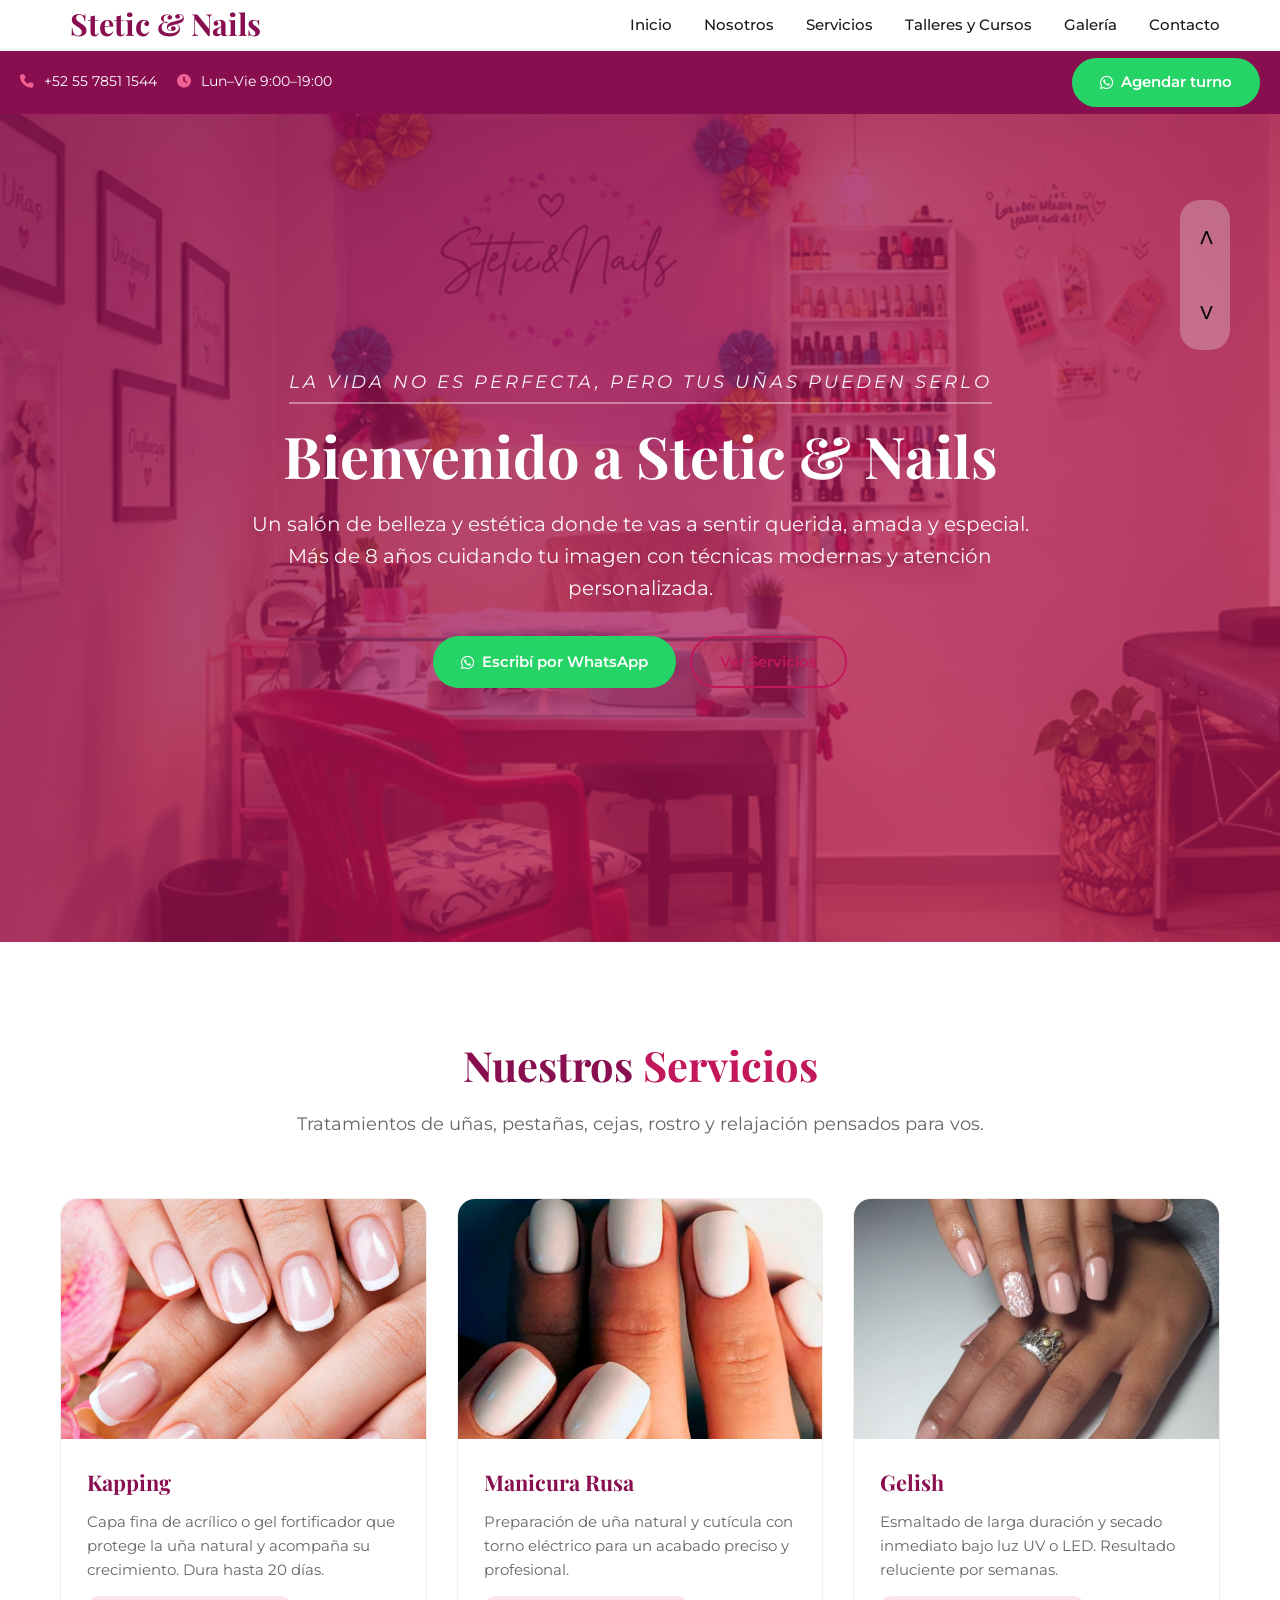
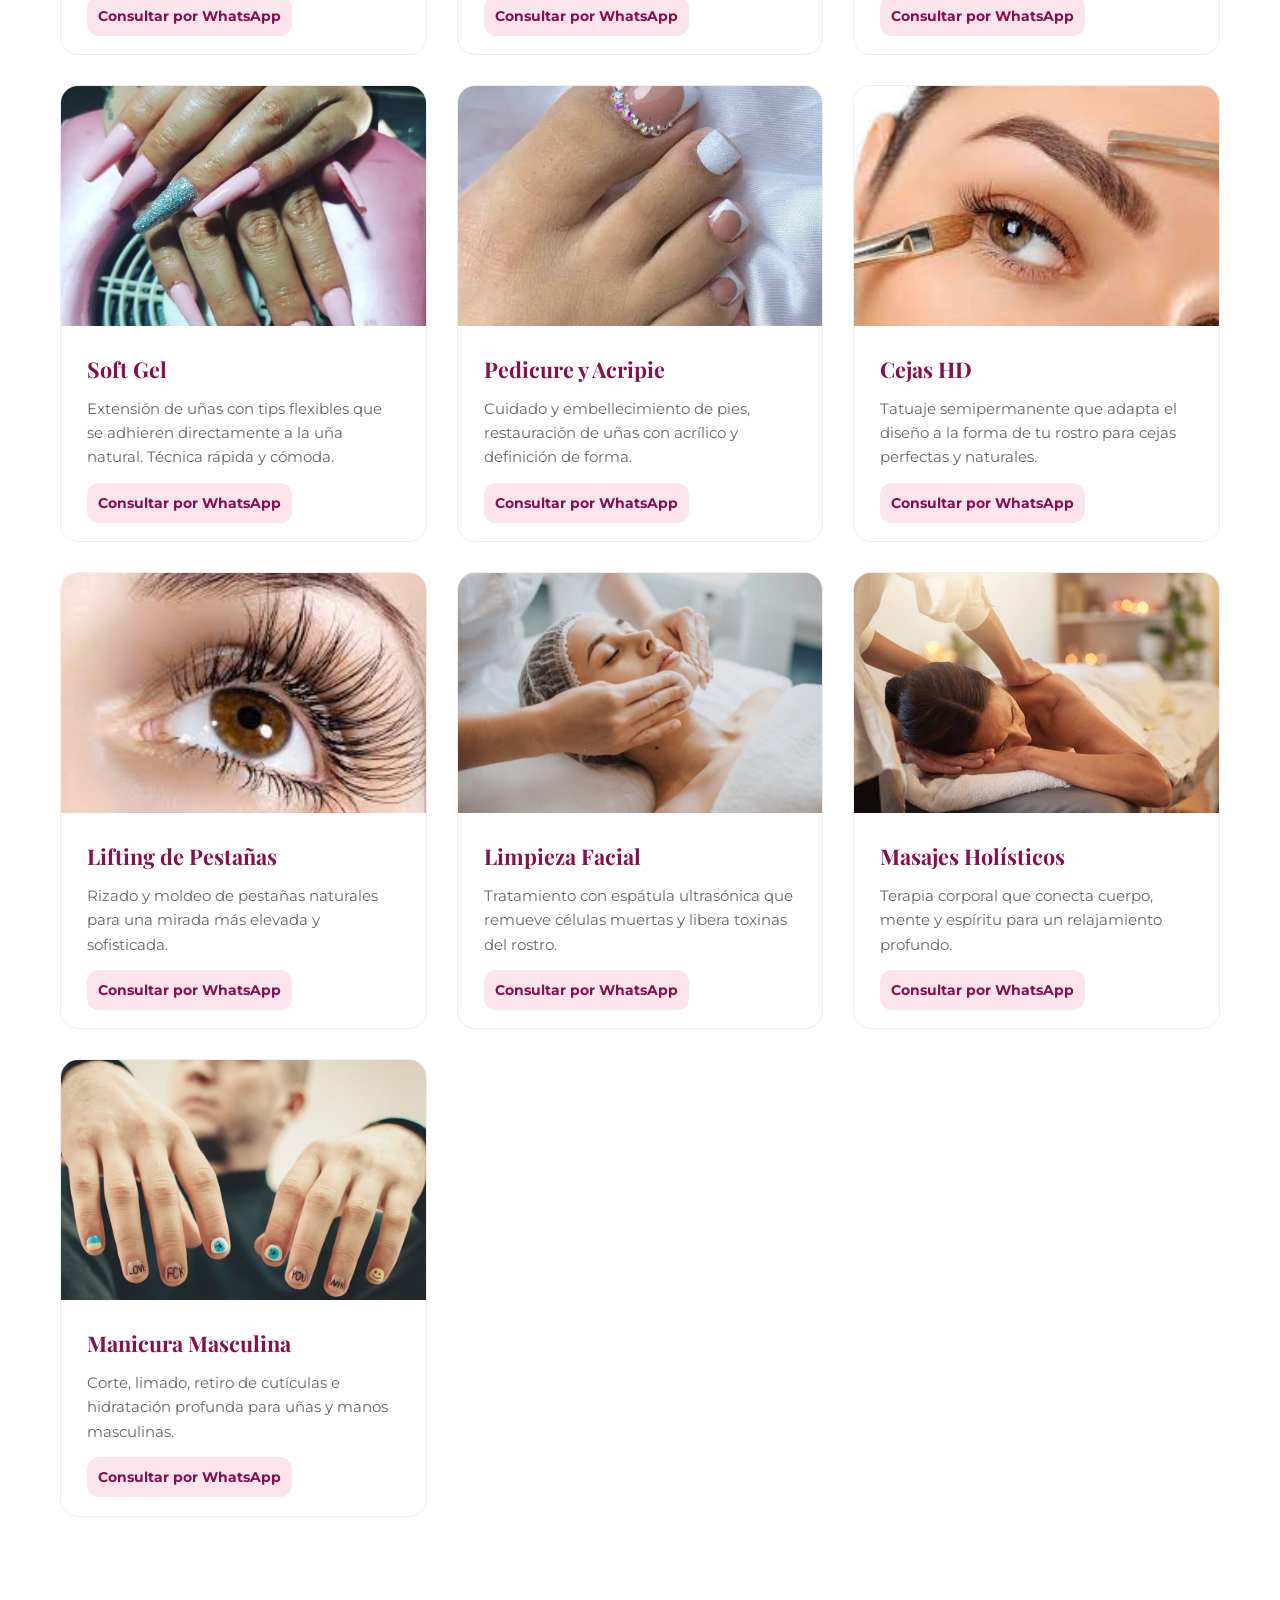
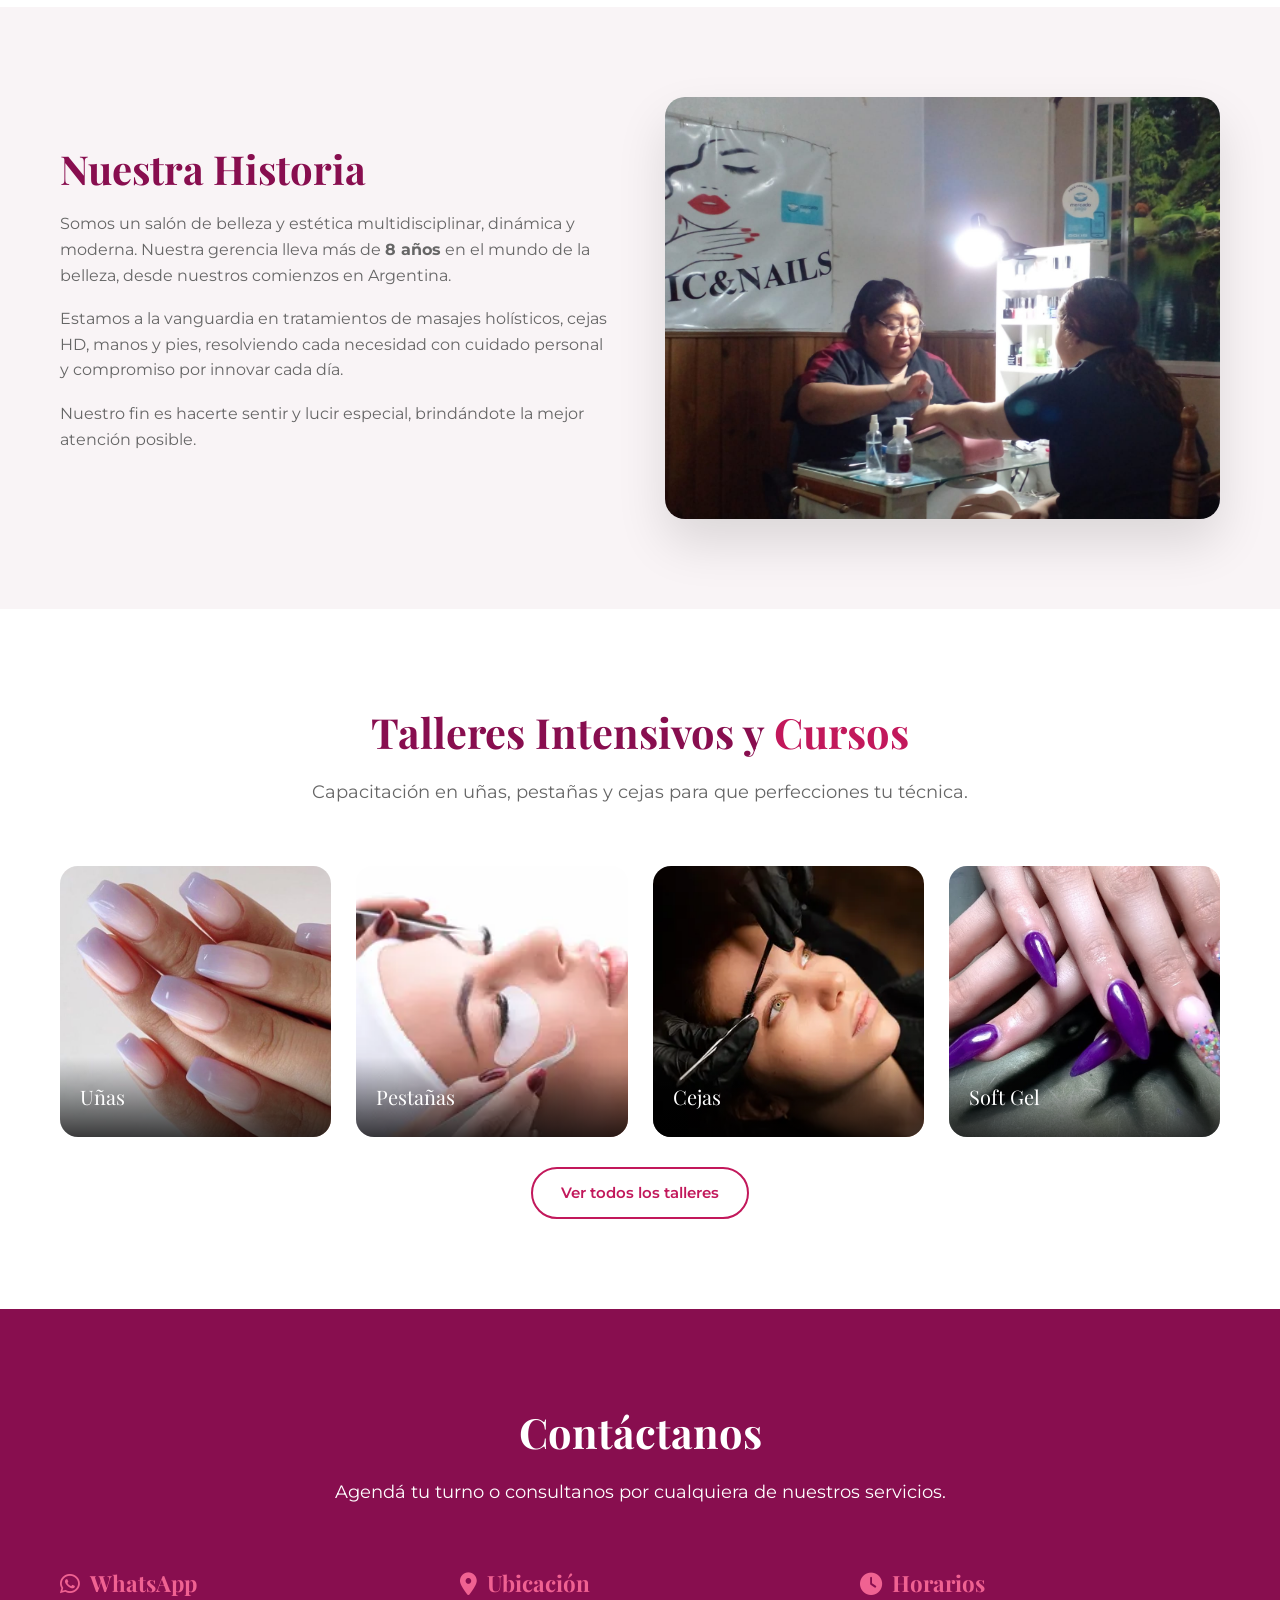
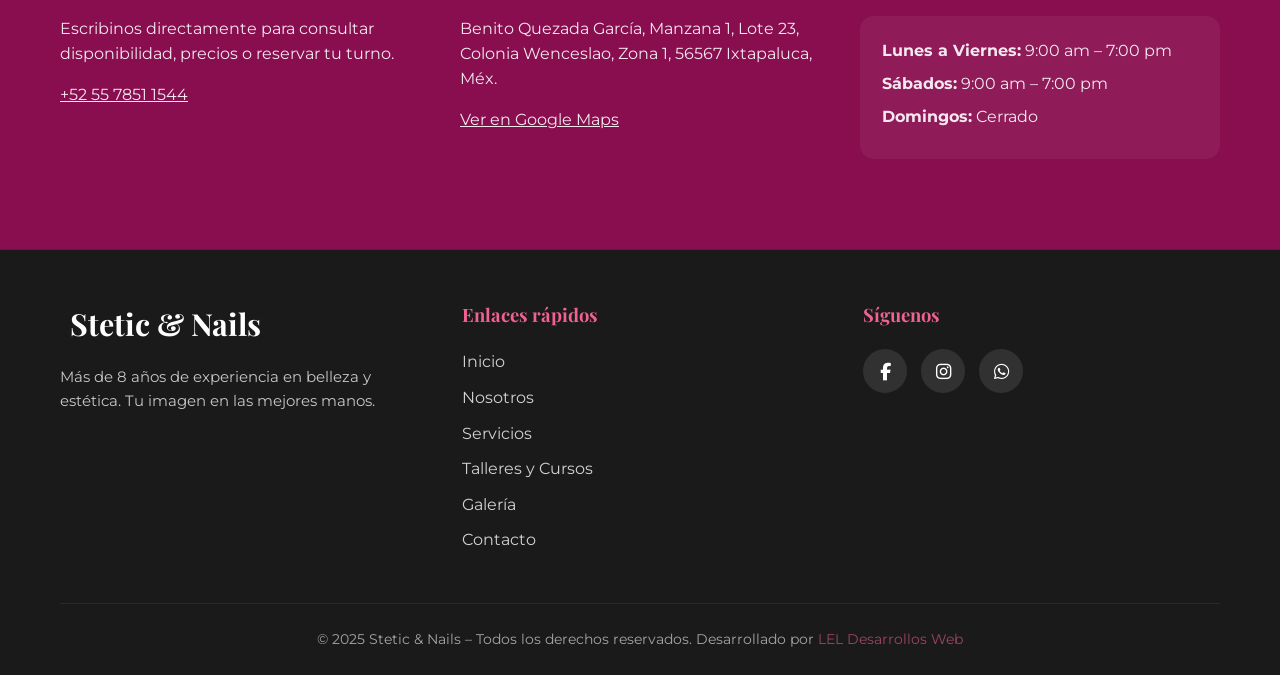
==== commit c4a7edd6: "Actualizando pagina Stetic&Nails" ====
--- a/index.html
+++ b/index.html
@@ -1,465 +1,282 @@
 <!DOCTYPE html>
 <html lang="es">
+
 <head>
-    <meta charset="UTF-8">
-    <meta name="viewport" content="width=device-width, initial-scale=1.0">
-    <link rel="icon" href="./imagenes/logo1.jpg">
-    <link rel="stylesheet" href="./assets/css/app.css">
-    <link rel="stylesheet" href="./assets/css/modal2.css">
-    <!-- LINKS PARTIALS HEADER -->
-    <!-- Required meta tags -->
-        <!-- SWEET ALERT -->
-        <!-- <script src="//cdn.jsdelivr.net/npm/sweetalert2@11"></script>  -->
-       <!-- FONT AWESMOE -->
-       <!-- update the all.css file -->
-       <link rel="stylesheet" href="https://cdnjs.cloudflare.com/ajax/libs/font-awesome/6.4.2/css/all.min.css" integrity="sha512-z3gLpd7yknf1YoNbCzqRKc4qyor8gaKU1qmn+CShxbuBusANI9QpRohGBreCFkKxLhei6S9CQXFEbbKuqLg0DA==" crossorigin="anonymous" referrerpolicy="no-referrer" />
-       <!-- BOOTSTRAP -->
-       <link href="https://cdn.jsdelivr.net/npm/bootstrap@5.2.3/dist/css/bootstrap.min.css" rel="stylesheet" integrity="sha384-rbsA2VBKQhggwzxH7pPCaAqO46MgnOM80zW1RWuH61DGLwZJEdK2Kadq2F9CUG65" crossorigin="anonymous">
-       <!-- JQUERY -->
-       <script src="https://code.jquery.com/jquery-3.7.1.min.js" integrity="sha256-/JqT3SQfawRcv/BIHPThkBvs0OEvtFFmqPF/lYI/Cxo=" crossorigin="anonymous"></script>
-        <link href="https://unpkg.com/aos@2.3.1/dist/aos.css" rel="stylesheet">
-      <title>Stetic&Nails</title>
+  <meta charset="UTF-8">
+  <meta name="viewport" content="width=device-width, initial-scale=1.0">
+
+  <title>Stetic &amp; Nails | Salón de Belleza en Ixtapaluca</title>
+
+  <meta name="description" content="En Stetic & Nails ofrecemos uñas, pestañas, cejas HD, masajes holísticos y servicios de belleza en Ixtapaluca. ¡Agenda tu turno por WhatsApp!">
+
+  <!-- Fuentes -->
+  <link rel="preconnect" href="https://fonts.googleapis.com">
+  <link rel="preconnect" href="https://fonts.gstatic.com" crossorigin>
+
+  <link href="https://fonts.googleapis.com/css2?family=Playfair+Display:ital,wght@0,600;0,700;1,600&family=Montserrat:wght@400;500;600;700&display=swap" rel="stylesheet">
+
+  <!-- Iconos y estilos -->
+  <link rel="stylesheet" href="https://cdnjs.cloudflare.com/ajax/libs/font-awesome/6.4.0/css/all.min.css">
+  <link rel="stylesheet" href="assets/css/index.css">
+
+  <link rel="icon" href="./imagenes/logo1.jpg">  
+
+  <!-- Vista previa para redes sociales -->
+  <meta property="og:title" content="Stetic & Nails | Belleza y Estética">
+  <meta property="og:description" content="Descubrí nuestros servicios de uñas, pestañas, cejas HD y mucho más. ¡Te esperamos!">
+  <meta property="og:type" content="website">
+
+  <!-- REEMPLAZAR por la URL real de tu página -->
+  <meta property="og:url" content="https://lucasluna235.github.io/stetic-nails.com/#">
+
+  <!-- REEMPLAZAR por la URL pública de una imagen de tu salón -->
+  <meta property="og:image" content="https://lucasluna235.github.io/stetic-nails.com/imagenes/Negocio/Mi_negocio2.png">
+  <meta property="og:image:width" content="1200">
+  <meta property="og:image:height" content="630">  
+  <meta property="og:image:alt" content="Salón de belleza Stetic&Nails">
 </head>
+
 <body>
-  <!-- MODAL NEGOCIO 2 -->
-  <div class="modal2">
-    <div class="modal--content1">
-        <p class="p_left"><</p>
-        <img src="./imagenes/Negocio/N1.jpeg" alt="" class="modal-img">
-        <p class="p_right">></p>
-    </div>
-    <div class="modal--boton">x</div>
-</div> 
+
+  <!-- Top bar -->
+   <br></br>
+  <div class="top-bar">
+    <div class="contact-info">
+      <span><i class="fa-solid fa-phone"></i> +52 55 7851 1544</span>
+      <span><i class="fa-solid fa-clock"></i> Lun–Vie 9:00–19:00</span>
+    </div>
+    <div>
+      <a href="https://wa.me/525578511544?text=Hola%20quiero%20agendar%20un%20turno" class="btn btn-whatsapp" target="_blank"><i class="fa-brands fa-whatsapp"></i> Agendar turno</a>
+    </div>
+  </div>
+
   <!-- Header -->
-    <header class="main-header">
-        <div class="container container-flex">
-            <div class="logo-container logo mx-auto">
-               <div class="content-logo">
-                <img src="./imagenes/logo1.jpg" alt=""  class="logo-img">
-                </div>        
-                 <h1 class="logo container">Stetic&Nails</h1>
-            </div>
-            
-        </div>
-        <nav class="main-nav">
-        <div class="container container-flex">
-             <span class="icon-menu"><i class="fa-solid fa-bars"></i></span>
-             <ul class="menu" id="">
-                <li class="menu--item">
-                    <a href="#" class="menu--link menu--link-Select">Inicio</a>
-                </li>
-                <li class="menu--item">
-                    <a href="#Nosotros" class="menu--link">Nosotros</a>
-                </li>
-                <li class="menu--item">
-                    <a href="./links/galeria.html" class="menu--link">Galeria</a>
-                </li>
-                <li class="menu--item">
-                  <a href="#Servicios" class="menu--link">Servicios</a>
-              </li>
-                <li class="menu--item">
-                    <a href="#Talleres" class="menu--link">Talleres Intensivos y Cursos</a>
-                </li>
-                <li class="menu--item">
-                    <a href="#Contacto" class="menu--link">Contacto</a>
-                </li>
-             </ul>
-             <div class="social-icon">
-              <a href="https://whatsapp.com/channel/0029VbBOx707tkj6UmsXPe3S" class="social-icon--link" title="Siguenos en nuestro canal"><i class="fa-brands fa-whatsapp"></i></a>
-              <a href="https://www.facebook.com/profile.php?id=100063918224039" class="social-icon--link" title="steticnails2020"><i class="fa-brands fa-facebook" title="steticnails2020"></i></a>
-              <a href="https://www.instagram.com/steticnails61?utm_source=qr&igsh=cXA3YzI3bWJteThy" class="social-icon--link" title="steticnails61"><i class="fa-brands fa-instagram" title="steticnails61"></i></a>
-            </div>
-        </div>
-        </nav>
-    </header>
-    <!-- Banner -->
-    <section class="banner">
-        <img src="./imagenes/Uñas Rosas.jpeg" alt="" class="banner--img"></center>
-        <div class="banner--content">La vida no es perfecta, <br> pero tus uñas pueden serlo</div>
-    </section>
-    <!-- Main -->
-    <main class="main main--about-description">
-        <main class="main description">
-           <section class="group group--color">
-               <div class="container"><br>
-                   <h2 class="main--title"><i class="fa-solid fa-spa"></i> Bienvenido a Stetic&Nails <i class="fa-solid fa-spa"></i></h2>
-                   <p class="main--text">Este es un salón de belleza donde te vas a sentir querida y amada</p>
-               </div><br>
-           </section>
-        </main>    
-       
-        <!-- PARALLAX 1 -->
-         
-<div class="row py-5 banner-parallax">
-    <div class="col-sm-4 col-md-4 col-lg-4"></div>
-    <div class="col-sm-8 col-md-8 col-lg-8">
-      
-    </div>
-  </div>
-  <style>
-   
-    .banner-parallax{
-      height: 400px;
-      background-image: linear-gradient(rgba(236, 236, 240, 0.444),rgba(236, 236, 240, 0.444)),
-      url(./imagenes/Negocio/Negocio3.jpeg);
-      background-attachment: fixed;
-      background-position: center;
-      background-repeat: no-repeat;
-      background-size:cover;
-      margin: auto;
-    
-    }
-  </style>
-  <section class="group group--color gracias-por-visiyarnos">
-               <div class="container"><br>
-                   <h2 class="main--title">Gracias Por visitarnos</h2>
-               </div><br>
-  </section>
-  <br><br><br>
-  <!-- AVISOS -->
-   <!-- Slider -->
-   
-   <section class="container-slider" id="Cursos">
-    <a href="./links/talleres.html"> 
-    <div class="slider" id="slider" title="has click aqui para ver los cuross y talleres intensivos">
-       <div class="slider--section"><img src="./imagenes/Cursos/Cursos_cartel.png" alt="" class="slider--img img-1"></div>
-       <div class="slider--section"><img src="./imagenes/Cursos/Gelish1.jpg" alt="" class="slider--img img-3"></div>
-       <div class="slider--section"><img src="./imagenes/Cursos/Soft Gel.png" alt="" class="slider--img img-2"></div>
-       <div class="slider--section"><img src="./imagenes/Cursos/hd.jpg" alt="" class="slider--img img-3"></div>
-       <div class="slider--section"><img src="./imagenes/Cursos/Pestañas1.jpg" alt="" class="slider--img img-3"></div>
-       <div class="slider--section"><img src="./imagenes/Cursos/portada.jpg" alt="" class="slider--img img-3"></div>
-     </div>
-     </a>
-     <div class="slider--btn slider--btn--right" id="btn--right">&#62;</div>
-     <div class="slider--btn slider--btn--left" id="btn--left">&#60;</div>
-    </section>
-    
-  <!-- BANER O PARRALLA 2 -->
-  <section class="banner banner-nosotros">
-    <img src="./imagenes/Uñas/Uas Negras Blancas y Gris.jpeg" alt="" class="banner--img"></center>
-    <div class="banner--content">Nosotros</div>
-</section>
-
-<!-- Nosotros -->
- <!-- 
-  AL PONER LAS CLASES FADE-LEFT Y FADE-RIGHT DE AOS 
-  AFECTA A LOS ESTILOS DE LA PAGINA CREANDO UN MARGEN RIGHT
-  SI LOS SACAMOS LA PAGINA VUELVE A ESTAR BIEN
- -->
-<section class="container--nosotros" id="Nosotros">
-  <div class="container--us">
-    <img src="./imagenes/Negocio/HaideManicura.jpeg" alt="" class="container-us-img">
-    <div class="container-us-text" data-aos="fade-right">
-      <div class="main--title">Nuestra historia</div>
-      <div class="container--nosotros-text" id="cnt" style="font-size: 20px;">
-        Somos un salon de belleza y estética multidisciplinar <br> dinámica y moderna, cuya gerencia lleva mas de 8 años <br> en el mundo de la belleza, desde nustros comienzos en Argentina.
-        Estamos a la vanguardia en tratamientos de masajes holisticos, cejas HD, manos y pies resolviendo todos los problemas que contenga. 
-        Somos una empresa moderna y altamente capacitada, con un fin especifico, hacer sentir y lucir especial con el cuidado personal y la belleza, comprometidos a innovar y mejorar cada día <br> para brindar la mejor atención posible a nuestros clientes.
-      </div>
-    </div>
-  </div>
-  <div class="container--images">
-    <img src="./imagenes/Negocio/N1.jpeg" alt="" class="img-negocio">
-    <img src="./imagenes/Negocio/N11.jpeg" alt="" class="img-negocio">
-    <img src="./imagenes/Negocio/N7.jpeg" alt="" class="img-negocio">
-    <img src="./imagenes/Negocio/N8.jpeg" alt="" class="img-negocio">
-  </div>
-</section>
-
- <!-- Parallax 2 -->
-<!-- TALLERES -->
- <div class="row py-5 bp" id="Talleres">
-    <div class="col-sm-4 col-md-4 col-lg-4"></div>
-    <div class="col-sm-8 col-md-8 col-lg-8 info-talleres" style="width: 200px;">
-      <h5 class="titulo">Talleres Intensivos</h5>
-      <p class="texto" style="color:#000;">
-        -Uñas <br> 
-        -Pestañas <br>
-        -Cejas <br>
-      </p>
-      <a href="./links/talleres.html" class="btn btn-success">Ver Talleres</a>
-    </div>
-  </div>
-  <style>
-   
-    .bp{
-      height: 400px;
-      background-image: linear-gradient(rgba(236, 236, 240, 0.796),rgba(236, 236, 240, 0.796)),
-      url(./imagenes/pestañas.jpg);
-      background-attachment: fixed;
-      background-position: center;
-      background-repeat: no-repeat;
-      background-size:cover;
-      margin: auto;
-    
-    }
-  
-    @media screen and (max-width:991px){
-      .info-talleres{
-        width: 260px;
-        margin-left:60px;
-        /* background: red; */
-      }
-    }
-  </style>
-
- <!-- Servicios -->
-  
- <section class="container today-special" id="Servicios"><hr>
-    <div class="group--title">Nuestros Servicios</div>
-    <hr>
-    <!-- <div class="content-imagenes column column--25-50"> -->
-     <!-- Primera imagen -->
-     <div class="card column column--25-50" style="width: 18rem;" title="Kapping" data-aos="fade-up"
-     data-aos-anchor-placement="center-bottom">
-      <img src="./imagenes/Servicios/Kapping.jpg" class="card-img-top today-special-img" alt="...">
-      <div class="card-body">
-        <h5 class="card-title">Kapping</h5>
-        <p class="card-text">La manicura kapping consiste en aplicar una fina capa de acrílico o gel fortificador sobre la uña que actúa como una barrera protectora. A diferencia de las uñas esculpidas, este baño en gel kapping no alarga la uña natural sino que acompaña el crecimiento de la misma y dura hasta unos 20 días</p>
-        <a href="https://wa.me/+525578511544?text=Hola%20estoy%20interesada%20en%20el%20servicio%20de%20Kapping" class="btn btn-success" title="Kapping"><i class="fa-brands fa-whatsapp"></i> Consultar</a>
-      </div>
-     </div>
-     <!-- Segunda imagen -->
-     <div class="card column column--25-50" style="width: 18rem;" title="Manicura Rusa" data-aos="fade-up"
-     data-aos-anchor-placement="center-bottom">
-      <img src="./imagenes/Servicios/Manicura Rusa.webp" class="card-img-top today-special-img" alt="...">
-      <div class="card-body">
-        <h5 class="card-title">Manicura Rusa</h5>
-        <p class="card-text">se trata de la preparación de la uña natural y especialmente de la cutícula con un torno eléctrico. El torno eléctrico proporciona una precisión inigualable pero la manicurista debe usarlo con destreza, ya que puede causar heridas en la piel.</p>
-        <a href="https://wa.me/+525578511544?text=Hola%20estoy%20interesada%20en%20el%20servicio%20de%20manicura%20rusa" class="btn btn-success" title="Manicura Rusa"><i class="fa-brands fa-whatsapp"></i> Consultar</a>
-      </div>
-     </div>
-    
-     <!-- Tercera imagen -->
-     <div class="card column column--25-50" style="width: 18rem;" title="Gelish" data-aos="fade-up"
-     data-aos-anchor-placement="center-bottom">
-      <img src="./imagenes/Servicios/Semi.jpg" class="card-img-top today-special-img" alt="...">
-      <div class="card-body">
-        <h5 class="card-title">Gelish</h5>
-        <p class="card-text">Es un esmaltado de secado inmediato y de larga duración que mantiene un resultado reluciente. Este efecto se consigue con la aplicación de esmaltes específicos y el secado de las uñas en una luz UV o LED. </p>
-        <a href="https://wa.me/+525578511544?text=Hola%20estoy%20interesada%20en%20el%20servicio%20de%20Gelish" class="btn btn-success"><i class="fa-brands fa-whatsapp"></i> Consultar</a>
-      </div>
-     </div>
-     <!-- Cuarta imagen -->
-     <div class="card column column--25-50" style="width: 18rem;" title="Soft Gel" data-aos="fade-up"
-     data-aos-anchor-placement="center-bottom"> 
-      <img src="./imagenes/Servicios/Soft-Gel.jpeg" class="card-img-top today-special-img" alt="...">
-      <div class="card-body">
-        <h5 class="card-title">Soft Gel</h5>
-        <p class="card-text">La técnica de Soft Gel consiste en un método de extensión de uñas mediante tips que se adhieren directamente a la superficie de la uña natural. Los Soft Gel Nail Tips de Manicura24 están hechos de plástico flexible y se han ganado su popularidad por tratarse de una técnica rápida, cómoda y efectiva.</p>
-        <a href="https://wa.me/+525578511544?text=Hola%20estoy%20interesada%20en%20el%20servicio%20de%20soft%20gel" class="btn btn-success"><i class="fa-brands fa-whatsapp" title="Soft Gel"></i> Consultar</a>
-      </div>
-     </div>
-    
-     <!-- Quinta  imagen -->
-     <div class="card column column--25-50" style="width: 18rem;" title="Pedicure y Acripie" data-aos="fade-up"
-     data-aos-anchor-placement="center-bottom">
-      <img src="./imagenes/Servicios/Acripie.jpeg" class="card-img-top today-special-img" alt="...">
-      <div class="card-body">
-        <h5 class="card-title">Pedicure y Acripie</h5>
-        <p class="card-text">
-        <b>Pedicure:</b>
-        La pedicura es el tratamiento de las afecciones cutáneas corneas propias de los pies y de sus anejos, asi como su cuidado y embellecimiento.
-        <b>Acripie:</b>  
-        El acripie es una técnica estética que se utiliza para embellecer las uñas de los pies. <br>
-        Consiste en aplicar acrilico sobre las uñas para restaurarlas y darles forma. 
-        </p>
-        <a href="https://wa.me/+525578511544?text=Hola%20estoy%20interesada%20en%20el%20servicio%20de%20Pedicure%20y%20Acripie" class="btn btn-success" title="Pedicure y Acripie"><i class="fa-brands fa-whatsapp"></i> Consultar</a>
-      </div>
-     </div>
-    
-     <!-- Sexta imagen -->
-     <div class="card column column--50-25" style="width: 18rem;" title="Cejas HD" data-aos="fade-up"
-     data-aos-anchor-placement="center-bottom">
-      <img src="./imagenes/Servicios/perfilado.jfif" class="card-img-top today-special-img" alt="...">
-      <div class="card-body">
-        <h5 class="card-title">Cejas HD</h5>
-        <p class="card-text">Se trata de una técnica de tatuaje semipermanente que permite lucir unas cejas perfectas y naturales cuyo diseño, además, se adapta a la forma de la cara. Por distintas razones y en múltiples casos, es probable que el vello de las cejas empiece a caerse.</p>
-        <a href="https://wa.me/+525578511544?text=Hola%20estoy%20interesada%20en%20el%20servicio%20de%20cejasHD" class="btn btn-success" title="Cejas HD"><i class="fa-brands fa-whatsapp"></i> Consultar</a>
-      </div>
-     </div>
-    
-     <!-- Septima imagen -->
-     <div class="card column column--25-50" style="width: 18rem;" title="Lifting de pestañas" data-aos="fade-up"
-     data-aos-anchor-placement="center-bottom">
-      <img src="./imagenes/Servicios/pxp.jpeg" class="card-img-top today-special-img" alt="...">
-      <div class="card-body">
-        <h5 class="card-title">Lifting de pestañas</h5>
-        <p class="card-text">El lifting de pestañas de pestañas es el tratamiento ideal para rizar y moldear las pestañas con una curvatura más pronunciada acentuando el rizo natural. En cambio el lifting de pestañas es el tratamiento para elevar y acentuar la curvatura de las pestañas de manera natural, proporcionando una mirada más sofisticada.</p>
-        <a href="https://wa.me/+525578511544?text=Hola%20estoy%20interesada%20en%20el%20servicio%20de%20Lifting%20de%20Pestañas" class="btn btn-success" title="Lifting de pestañas"><i class="fa-brands fa-whatsapp"></i> Consultar</a>
-      </div>
-     </div>
-    
-     <!-- Octava  imagen -->
-     <div class="card column column--25-50" style="width: 18rem;" title="Limpieza facial con espatula ultrasonica" data-aos="fade-up"
-     data-aos-anchor-placement="center-bottom">
-      <img src="./imagenes/facial.jpg" class="card-img-top today-special-img" alt="...">
-      <div class="card-body">
-        <h5 class="card-title">Limpieza Facial con espatula ultrasonica</h5>
-        <p class="card-text">Tratamientos faciales en la cornia del rostro, que ayudan a remover celulas muertas y liberación de toxinas.</p>
-        <a href="https://wa.me/+525578511544?text=Hola%20estoy%20interesada%20en%20el%20servicio%20de%20limpieza%20facial%20con%20Espatula%20Ultrasonica" class="btn btn-success" title="Limpieza facial con espatula ultrasonica"><i class="fa-brands fa-whatsapp"></i> Consultar</a>
-      </div>
-     </div>
-     <!-- Novena  imagen -->
-     <div class="card column column--50-25" style="width: 18rem;" title="Masajes Relajantes Holisticos" data-aos="fade-up"
-     data-aos-anchor-placement="center-bottom">
-      <img src="./imagenes/Servicios/Masajes.jpeg" class="card-img-top today-special-img" alt="..." title="Masajes Relajantes Holisticos">
-      <div class="card-body">
-        <h5 class="card-title">Masajes Relajantes Holisticos</h5>
-        <p class="card-text">El masaje holístico es una terapia corporal que busca conectar todos los aspectos que componen al ser humano: cuerpo, mente, alma y espíritu.</p>
-        <a href="https://wa.me/+525578511544?text=Hola%20estoy%20interesada%20en%20el%20servicio%20de%Masajes%20Relajantes%20Holisticos" class="btn btn-success" title="Masajes Relajantes Holisticos"><i class="fa-brands fa-whatsapp"></i> Consultar</a>
-      </div>
-     </div>
-    
-     <!-- Decima  imagen -->
-     <div class="card column column--25-50" style="width: 18rem;" title="Manicura masculina" data-aos="fade-up"
-     data-aos-anchor-placement="center-bottom">
-      <img src="./imagenes/manicura.png" class="card-img-top today-special-img" alt="...">
-      <div class="card-body">
-        <h5 class="card-title">Manicura Masculina</h5>
-        <p class="card-text">En primer lugar, se cortan y liman las uñas para dejarlas uniformes. Después se retiran las cutículas y, por último, se puede realizar una exfoliación para eliminar las células muertas y las asperezas. El acabado final es la hidratación en profundidad de uñas y manos..</p>
-        <a href="https://wa.me/+525578511544?text=Hola%20estoy%20interesada%20en%20el%20servicio%20de%20Manicura%20Masculina" class="btn btn-success"><i class="fa-brands fa-whatsapp"></i> Consultar</a>
-      </div>
-     </div>
-    <!-- </div>    -->
- </section>
-
-<!-- CONTACTO -->
- <!-- BANNER -->
- 
-<section class="banner-contact">
-  <img src="./imagenes/contacto1.jpg" alt="" class="banner--img"></center>
-  
-</section>
-<main class="main-contact" id="Contacto">
-  <div class="container .container-form" align="center">
-    <iframe src="https://docs.google.com/forms/d/e/1FAIpQLSe3cTzOm3WGi7UDSN_vifubwKv037dLDBxotcA_2-SO4jBdUA/viewform?embedded=true" width="720" height="900" frameborder="0" marginheight="0" marginwidth="0" class="form-google">Cargando…</iframe>
-    <!-- <iframe width="546" height="338" seamless frameborder="0" scrolling="no" src="https://docs.google.com/spreadsheets/d/e/2PACX-1vSCRSIZOBQTOjk4SrleUPMOIHc4AgdWFxmFV8ndhqR0Zkn_dXQzJ1rHkSRDgidU9kntCiPHq_8SudoH/pubchart?oid=1620317042&amp;format=interactive"></iframe> -->
-  </div>
-</main>
-<!-- Footer     -->
-<footer class="footer" id="Footer">
-  <div class="container">
-    <div class="footer-row">
-      <div class="footer--link">
-        <h4>Horarios</h4><br>
-        <span class="dias-horas">
-        Lunes a Viernes <br>
-        de 9:00am a 19:00pm
-        </span><br>
-        <span class="separate">
-        ------------------
-        </span><br>
-        <span class="dias-horas">
-        Sabados <br>
-        9:00am a 19:00pm
-        </span><br>
-        <span class="separate">
-        ------------------
-        </span><br>
-        <span class="dias-horas">
-        Domingos
-        Cerrado
-       </span><br>
-      </div>
-      <div class="footer--link">
-        <h4>Compañia</h4>
-        <ul>
-          <li><a href="#">
-            <i class="fa-solid fa-house"></i>
-            Inicio
-            </a>
-          </li>
-          <li>
-            <a href="#Cursos"><i class="fa-solid fa-comment"></i>
-             Avisos
-            </a>
-          </li>
-          <li>
-            <a href="../links/galeria.html"><i class="fa-regular fa-images"></i>
-             Galeria
-            </a>
-          </li>
-          <li>
-            <a href="#Servicios">
-              <i class="fa-solid fa-briefcase"></i>
-              Servicios 
-            </a>
-          </li>
-          <li>
-            <a href="#Talleres">
-              <i class="fa-solid fa-briefcase"></i>
-              Talleres Intensivos y Cursos 
-            </a>
-          </li>
-          <li><a href="https://wa.me/+525578511544?text=Hola%20te%20contacte%20desde%20la%20pagina%20Stetic&Nails%20queiro%20info"  title="Quiero Turno"><i class="fa-solid fa-phone"></i>
-            Telefono
-          </a></li>
-        </ul>
-      </div>
-      <div class="footer--link">
-        <h4>Ubicanos</h4>
-        <ubi><br>
-          <a href="https://wa.me/+525578511544?text=Hola%20te%20contacte%20desde%20la%20pagina%20Stetic&Nails%20queiro%20info">
-          <i class="fa-brands fa-whatsapp"></i>
-          +525578511544
-        </a>
-       </ubi>
-       <br>
-        <ubi>
-          <a href="https://www.google.com.mx/maps/place/Stetic%26Nails/@19.3335039,-98.9097962,17z/data=!4m14!1m7!3m6!1s0x85ce1f758efeb78b:0xbb8df44576d4c4d9!2sStetic%26Nails!8m2!3d19.3335516!4d-98.9098008!16s%2Fg%2F11m6fz5925!3m5!1s0x85ce1f758efeb78b:0xbb8df44576d4c4d9!8m2!3d19.3335516!4d-98.9098008!16s%2Fg%2F11m6fz5925?hl=es&entry=ttu&g_ep=EgoyMDI1MDQwNi4wIKXMDSoASAFQAw%3D%3D">
-          <i class="fa-solid fa-location-dot"></i>
-           Benito Quezada Garcia Manzana 1 Lote 23 Colonia Wenceslao zona 1, 56567 Ixtapaluca, Méx.
-        </a></ubi><br>
-        <ubi>
-          <a href="https://www.google.com.mx/maps/place/Stetic%26Nails/@19.3335039,-98.9097962,17z/data=!4m14!1m7!3m6!1s0x85ce1f758efeb78b:0xbb8df44576d4c4d9!2sStetic%26Nails!8m2!3d19.3335516!4d-98.9098008!16s%2Fg%2F11m6fz5925!3m5!1s0x85ce1f758efeb78b:0xbb8df44576d4c4d9!8m2!3d19.3335516!4d-98.9098008!16s%2Fg%2F11m6fz5925?hl=es&entry=ttu&g_ep=EgoyMDI1MDQwNi4wIKXMDSoASAFQAw%3D%3D">
-            <img src="./imagenes/ubicación mexico.jpeg" alt="">
-          </a>
-        </ubi>
-      </div>
-      <div class="footer--link">
-        <h4>Siguenos</h4>
-        <div class="social-link">
-          <a href="https://www.facebook.com/share/16aoHJNhMW/" title="Siguenos">
-            <i class="fab fa-facebook-f"></i>
-            Stetic&Nails2020
-          </a><br>
-          <a href="https://www.instagram.com/steticnails61?utm_source=ig_web_button_share_sheet&igsh=ZDNlZDc0MzIxNw==" title="Siguenos">
-            <i class="fab fa-instagram"></i>
-            SteticNails61
-          </a><br>
-          <a href="https://wa.me/+525578511544?text=Hola%20te%20contacte%20desde%20la%20pagina%20Stetic&Nails" title="Contactanos">
-            <i class="fab fa-whatsapp"></i>
-            +525578511544
-          </a>
-        </div>
-      </div>
-    </div>
-  </div>
-  <div class="derecho">
-     ©2025 Stetic&Nails - Todos los derechos reservados
-     Desarrollado por <a href="https://lucasluna235.github.io/LEL-Desarrollos-Web/">LEL Desarrollos Web</a>
-  </div>
-</footer>
-
-</main>
- 
-<!-- Boton sube y baja -->
-<div class="btnUpDown">
+  <header id="header">
+    <nav class="container">
+      <a href="#" class="logo"><i class="fa-solid fa-nail-polish"></i> Stetic &amp; Nails</a>
+      <button class="mobile-menu-btn" id="mobileBtn"><i class="fa-solid fa-bars"></i></button>
+      <ul class="nav-links" id="navLinks">
+        <li><a href="#inicio">Inicio</a></li>
+        <li><a href="#nosotros">Nosotros</a></li>
+        <li><a href="#servicios">Servicios</a></li>
+        <li><a href="#talleres">Talleres y Cursos</a></li>
+        <li><a href="./links/galeria.html">Galería</a></li>
+        <li><a href="#contacto">Contacto</a></li>
+      </ul>
+    </nav>
+  </header>
+
+  <!-- Hero -->
+  <section class="hero" id="inicio">
+    <img src="./imagenes/Negocio/Mi_negocio2.png" alt="Stetic & Nails" class="hero-bg">
+    <div class="hero-overlay"></div>
+    <div class="hero-content">
+      <span class="hero-tagline">La vida no es perfecta, pero tus uñas pueden serlo</span>
+      <h1>Bienvenido a Stetic &amp; Nails</h1>
+      <p>Un salón de belleza y estética donde te vas a sentir querida, amada y especial. Más de 8 años cuidando tu imagen con técnicas modernas y atención personalizada.</p>
+      <div class="hero-actions">
+        <a href="https://wa.me/525578511544?text=Hola%20vi%20su%20pagina%20y%20quiero%20agendar%20un%20turno" class="btn btn-whatsapp" target="_blank"><i class="fa-brands fa-whatsapp"></i> Escribí por WhatsApp</a>
+        <a href="#servicios" class="btn btn-outline">Ver Servicios</a>
+      </div>
+    </div>
+  </section>
+
+  <!-- Servicios -->
+  <section class="section" id="servicios">
+    <div class="container">
+      <h2 class="section-title">Nuestros <span>Servicios</span></h2>
+      <p class="section-subtitle">Tratamientos de uñas, pestañas, cejas, rostro y relajación pensados para vos.</p>
+      <div class="services-grid">
+        <div class="service-card">
+          <img src="./imagenes/Servicios/Kapping.jpg" alt="Kapping">
+          <div class="card-content">
+            <h3>Kapping</h3>
+            <p>Capa fina de acrílico o gel fortificador que protege la uña natural y acompaña su crecimiento. Dura hasta 20 días.</p>
+            <a href="https://wa.me/525578511544?text=Hola%20estoy%20interesada%20en%20el%20servicio%20de%20Kapping" class="btn-consultar" target="_blank">Consultar por WhatsApp</a>
+          </div>
+        </div>
+        <div class="service-card">
+          <img src="./imagenes/Servicios/Manicura Rusa.webp" alt="Manicura Rusa">
+          <div class="card-content">
+            <h3>Manicura Rusa</h3>
+            <p>Preparación de uña natural y cutícula con torno eléctrico para un acabado preciso y profesional.</p>
+            <a href="https://wa.me/525578511544?text=Hola%20estoy%20interesada%20en%20el%20servicio%20de%20manicura%20rusa" class="btn-consultar" target="_blank">Consultar por WhatsApp</a>
+          </div>
+        </div>
+        <div class="service-card">
+          <img src="./imagenes/Servicios/Semi.jpg" alt="Gelish">
+          <div class="card-content">
+            <h3>Gelish</h3>
+            <p>Esmaltado de larga duración y secado inmediato bajo luz UV o LED. Resultado reluciente por semanas.</p>
+            <a href="https://wa.me/525578511544?text=Hola%20estoy%20interesada%20en%20el%20servicio%20de%20Gelish" class="btn-consultar" target="_blank">Consultar por WhatsApp</a>
+          </div>
+        </div>
+        <div class="service-card">
+          <img src="./imagenes/Servicios/Soft-Gel.jpeg" alt="Soft Gel">
+          <div class="card-content">
+            <h3>Soft Gel</h3>
+            <p>Extensión de uñas con tips flexibles que se adhieren directamente a la uña natural. Técnica rápida y cómoda.</p>
+            <a href="https://wa.me/525578511544?text=Hola%20estoy%20interesada%20en%20el%20servicio%20de%20soft%20gel" class="btn-consultar" target="_blank">Consultar por WhatsApp</a>
+          </div>
+        </div>
+        <div class="service-card">
+          <img src="./imagenes/Servicios/Acripie.jpeg" alt="Pedicure y Acripie">
+          <div class="card-content">
+            <h3>Pedicure y Acripie</h3>
+            <p>Cuidado y embellecimiento de pies, restauración de uñas con acrílico y definición de forma.</p>
+            <a href="https://wa.me/525578511544?text=Hola%20estoy%20interesada%20en%20el%20servicio%20de%20Pedicure%20y%20Acripie" class="btn-consultar" target="_blank">Consultar por WhatsApp</a>
+          </div>
+        </div>
+        <div class="service-card">
+          <img src="./imagenes/Servicios/perfilado.jfif" alt="Cejas HD">
+          <div class="card-content">
+            <h3>Cejas HD</h3>
+            <p>Tatuaje semipermanente que adapta el diseño a la forma de tu rostro para cejas perfectas y naturales.</p>
+            <a href="https://wa.me/525578511544?text=Hola%20estoy%20interesada%20en%20el%20servicio%20de%20cejasHD" class="btn-consultar" target="_blank">Consultar por WhatsApp</a>
+          </div>
+        </div>
+        <div class="service-card">
+          <img src="./imagenes/Servicios/pxp.jpeg" alt="Lifting de pestañas">
+          <div class="card-content">
+            <h3>Lifting de Pestañas</h3>
+            <p>Rizado y moldeo de pestañas naturales para una mirada más elevada y sofisticada.</p>
+            <a href="https://wa.me/525578511544?text=Hola%20estoy%20interesada%20en%20el%20servicio%20de%20Lifting%20de%20Pesta%C3%B1as" class="btn-consultar" target="_blank">Consultar por WhatsApp</a>
+          </div>
+        </div>
+        <div class="service-card">
+          <img src="./imagenes/facial.jpg" alt="Limpieza Facial">
+          <div class="card-content">
+            <h3>Limpieza Facial</h3>
+            <p>Tratamiento con espátula ultrasónica que remueve células muertas y libera toxinas del rostro.</p>
+            <a href="https://wa.me/525578511544?text=Hola%20estoy%20interesada%20en%20el%20servicio%20de%20limpieza%20facial%20con%20Espatula%20Ultrasonica" class="btn-consultar" target="_blank">Consultar por WhatsApp</a>
+          </div>
+        </div>
+        <div class="service-card">
+          <img src="./imagenes/Servicios/Masajes.jpeg" alt="Masajes Holisticos">
+          <div class="card-content">
+            <h3>Masajes Holísticos</h3>
+            <p>Terapia corporal que conecta cuerpo, mente y espíritu para un relajamiento profundo.</p>
+            <a href="https://wa.me/525578511544?text=Hola%20estoy%20interesada%20en%20el%20servicio%20de%20Masajes%20Relajantes%20Holisticos" class="btn-consultar" target="_blank">Consultar por WhatsApp</a>
+          </div>
+        </div>
+        <div class="service-card">
+          <img src="./imagenes/manicura.png" alt="Manicura Masculina">
+          <div class="card-content">
+            <h3>Manicura Masculina</h3>
+            <p>Corte, limado, retiro de cutículas e hidratación profunda para uñas y manos masculinas.</p>
+            <a href="https://wa.me/525578511544?text=Hola%20estoy%20interesada%20en%20el%20servicio%20de%20Manicura%20Masculina" class="btn-consultar" target="_blank">Consultar por WhatsApp</a>
+          </div>
+        </div>
+      </div>
+    </div>
+  </section>
+
+  <!-- Nosotros -->
+  <section class="section nosotros" id="nosotros">
+    <div class="container">
+      <div class="nosotros-grid">
+        <div class="nosotros-text">
+          <h2>Nuestra <span>Historia</span></h2>
+          <p>Somos un salón de belleza y estética multidisciplinar, dinámica y moderna. Nuestra gerencia lleva más de <strong>8 años</strong> en el mundo de la belleza, desde nuestros comienzos en Argentina.</p>
+          <p>Estamos a la vanguardia en tratamientos de masajes holísticos, cejas HD, manos y pies, resolviendo cada necesidad con cuidado personal y compromiso por innovar cada día.</p>
+          <p>Nuestro fin es hacerte sentir y lucir especial, brindándote la mejor atención posible.</p>
+        </div>
+        <div class="nosotros-img">
+          <img src="./imagenes/Negocio/HaideManicura.jpeg" alt="Nuestro equipo">
+        </div>
+      </div>
+    </div>
+  </section>
+
+  <!-- Talleres y Cursos -->
+  <section class="section" id="talleres">
+    <div class="container">
+      <h2 class="section-title">Talleres Intensivos y <span>Cursos</span></h2>
+      <p class="section-subtitle">Capacitación en uñas, pestañas y cejas para que perfecciones tu técnica.</p>
+      <div class="talleres-grid">
+        <div class="taller-card" data-titulo="Uñas">
+          <img src="./imagenes/Cursos/Gelish5.jpeg" alt="Taller Uñas">
+        </div>
+        <div class="taller-card" data-titulo="Pestañas">
+          <img src="./imagenes/Cursos/Pestañas.webp" alt="Taller Pestañas">
+        </div>
+        <div class="taller-card" data-titulo="Cejas">
+          <img src="./imagenes/Cursos/cejas_hd.webp" alt="Taller Cejas">
+        </div>
+        <div class="taller-card" data-titulo="Soft Gel">
+          <img src="./imagenes/purples-nails.jpg" alt="Taller Soft Gel">
+        </div>
+      </div>
+      <div style="text-align: center; margin-top: 30px;">
+        <a href="./links/talleres.html" class="btn btn-outline">Ver todos los talleres</a>
+      </div>
+    </div>
+  </section>
+
+  <!-- Contacto -->
+  <section class="section contacto" id="contacto">
+    <div class="container">
+      <h2 class="section-title">Contáctanos</h2>
+      <p class="section-subtitle">Agendá tu turno o consultanos por cualquiera de nuestros servicios.</p>
+      <div class="contacto-grid">
+        <div class="contact-card">
+          <h3><i class="fa-brands fa-whatsapp"></i> WhatsApp</h3>
+          <p>Escribinos directamente para consultar disponibilidad, precios o reservar tu turno.</p>
+          <a href="https://wa.me/525578511544?text=Hola%20te%20contacte%20desde%20la%20pagina%20Stetic%26Nails%20quiero%20info" target="_blank">+52 55 7851 1544</a>
+        </div>
+        <div class="contact-card">
+          <h3><i class="fa-solid fa-location-dot"></i> Ubicación</h3>
+          <p>Benito Quezada García, Manzana 1, Lote 23, Colonia Wenceslao, Zona 1, 56567 Ixtapaluca, Méx.</p>
+          <a href="https://www.google.com.mx/maps/place/Stetic%26Nails/@https://www.google.com.mx/maps/place/Stetic%26Nails/@19.3335039,-98.9097962,17z/data=!4m6!3m5!1s0x85ce1f758efeb78b:0xbb8df44576d4c4d9!8m2!3d19.3336122!4d-98.9099061!16s%2Fg%2F11m6fz5925?entry=ttu&g_ep=EgoyMDI2MTAxMy4wIKXMDSoASAFQAw%3D%3D" target="_blank">Ver en Google Maps</a>
+        </div>
+        <div class="contact-card">
+          <h3><i class="fa-solid fa-clock"></i> Horarios</h3>
+          <div class="horarios">
+            <p><strong>Lunes a Viernes:</strong> 9:00 am – 7:00 pm</p>
+            <p><strong>Sábados:</strong> 9:00 am – 7:00 pm</p>
+            <p><strong>Domingos:</strong> Cerrado</p>
+          </div>
+        </div>
+      </div>
+    </div>
+  </section>
+
+  <!-- Footer -->
+  <footer id="Footer">
+    <div class="container">
+      <div class="footer-grid">
+        <div class="footer-brand">
+          <a href="#" class="logo"><i class="fa-solid fa-nail-polish"></i> Stetic &amp; Nails</a>
+          <p>Más de 8 años de experiencia en belleza y estética. Tu imagen en las mejores manos.</p>
+        </div>
+        <div class="footer-links">
+          <h4>Enlaces rápidos</h4>
+          <a href="#inicio">Inicio</a>
+          <a href="#nosotros">Nosotros</a>
+          <a href="#servicios">Servicios</a>
+          <a href="#talleres">Talleres y Cursos</a>
+          <a href="./links/galeria.html">Galería</a>
+          <a href="#contacto">Contacto</a>
+        </div>
+        <div class="footer-social">
+          <h4>Síguenos</h4>
+          <div class="socials">
+            <a href="https://www.facebook.com/profile.php?id=100063918224039" target="_blank" title="Facebook"><i class="fa-brands fa-facebook-f"></i></a>
+            <a href="https://www.instagram.com/steticnails61" target="_blank" title="Instagram"><i class="fa-brands fa-instagram"></i></a>
+            <a href="https://whatsapp.com/channel/0029VbBOx707tkj6UmsXPe3S" target="_blank" title="WhatsApp"><i class="fa-brands fa-whatsapp"></i></a>
+          </div>
+        </div>
+      </div>
+      <div class="footer-bottom">
+        © 2025 Stetic &amp; Nails – Todos los derechos reservados. Desarrollado por <a href="https://lucasluna235.github.io/LEL-Desarrollos-Web/" target="_blank" style="color: var(--accent);">LEL Desarrollos Web</a>
+      </div>
+    </div>
+  </footer>
+  <!-- Boton sube y baja -->
+  <div class="btnUpDown">
   <a href="#"><</a><a href="#Footer">></a>
-</div>       
-    
-    <script src="./assets/js/menu.js"></script>
-    <script src="./assets/js/modal2.js"></script>
-    <!-- LINKS PARTIALS FOOTER -->
-     <!-- BOOTSTRAP -->
- <script src="https://cdn.jsdelivr.net/npm/bootstrap@5.2.3/dist/js/bootstrap.bundle.min.js" integrity="sha384-kenU1KFdBIe4zVF0s0G1M5b4hcpxyD9F7jL+jjXkk+Q2h455rYXK/7HAuoJl+0I4" crossorigin="anonymous"></script>
- <script src="https://cdn.jsdelivr.net/npm/@popperjs/core@2.11.8/dist/umd/popper.min.js" integrity="sha384-I7E8VVD/ismYTF4hNIPjVp/Zjvgyol6VFvRkX/vR+Vc4jQkC+hVqc2pM8ODewa9r" crossorigin="anonymous"></script>
-<script src="https://cdn.jsdelivr.net/npm/bootstrap@5.3.2/dist/js/bootstrap.min.js" integrity="sha384-BBtl+eGJRgqQAUMxJ7pMwbEyER4l1g+O15P+16Ep7Q9Q+zqX6gSbd85u4mG4QzX+" crossorigin="anonymous"></script>
-<script src="./assets/js/Slider.js"></script>
-<script src="https://unpkg.com/aos@2.3.1/dist/aos.js"></script>
-<script>
-  AOS.init();
-</script>
+  </div> 
+  <script src="./assets/js/scroll.js"></script>
+
 </body>
 </html>
--- a/assets/css/index.css
+++ b/assets/css/index.css
@@ -0,0 +1,161 @@
+    * { margin: 0; padding: 0; box-sizing: border-box; }
+    :root {
+      --primary: #c2185b;
+      --primary-dark: #880e4f;
+      --primary-light: #fce4ec;
+      --accent: #f06292;
+      --dark: #1a1a1a;
+      --gray: #666;
+      --light-gray: #f9f4f6;
+      --white: #ffffff;
+      --max-width: 1200px;
+      --transition: all 0.35s ease;
+    }
+    html { scroll-behavior: smooth; }
+    body { font-family: 'Montserrat', sans-serif; line-height: 1.6; color: var(--dark); background: var(--white); }
+    h1,h2,h3,h4 { font-family: 'Playfair Display', serif; }
+    a { text-decoration: none; color: inherit; }
+    ul { list-style: none; }
+    img { max-width: 100%; display: block; }
+    .container { max-width: var(--max-width); margin: 0 auto; padding: 0 20px; }
+    .btn { display: inline-block; padding: 12px 28px; border-radius: 50px; font-weight: 600; transition: var(--transition); cursor: pointer; border: none; font-family: inherit; font-size: 0.95rem; }
+    .btn-primary { background: var(--primary); color: var(--white); }
+    .btn-primary:hover { background: var(--primary-dark); transform: translateY(-2px); box-shadow: 0 8px 24px rgba(194,24,91,0.35); }
+    .btn-outline { background: transparent; color: var(--primary); border: 2px solid var(--primary); }
+    .btn-outline:hover { background: var(--primary); color: var(--white); }
+    .btn-whatsapp { background: #25d366; color: #fff; display: inline-flex; align-items: center; gap: 8px; }
+    .btn-whatsapp:hover { background: #1ebe57; transform: translateY(-2px); box-shadow: 0 8px 24px rgba(37,211,102,0.35); }
+    .section { padding: 90px 0; }
+    .section-title { text-align: center; font-size: 2.6rem; margin-bottom: 12px; color: var(--primary-dark); }
+    .section-title span { color: var(--primary); }
+    .section-subtitle { text-align: center; color: var(--gray); margin-bottom: 60px; font-size: 1.1rem; }
+
+    /* Top bar */
+    .top-bar { background: var(--primary-dark); color: #fff; font-size: 0.85rem; padding: 7px 20px; display: flex; justify-content: space-between; align-items: center; flex-wrap: wrap; gap: 10px; }
+    .top-bar .contact-info { display: flex; gap: 20px; align-items: center; flex-wrap: wrap; }
+    .top-bar .contact-info i { color: var(--accent); margin-right: 6px; }
+
+    /* Header */
+    header { position: fixed; top: 0; width: 100%; background: rgba(255,255,255,0.97); backdrop-filter: blur(12px); z-index: 1000; border-bottom: 1px solid rgba(0,0,0,0.04); transition: var(--transition); }
+    header.scrolled { background: var(--white); box-shadow: 0 4px 20px rgba(0,0,0,0.06); }
+    nav { display: flex; justify-content: space-between; align-items: center; padding: 18px 0; }
+    .logo { font-family: 'Playfair Display', serif; font-size: 1.9rem; font-weight: 700; color: var(--primary-dark); display: flex; align-items: center; gap: 10px; }
+    .logo i { color: var(--primary); font-size: 2.1rem; }
+    .nav-links { display: flex; gap: 32px; align-items: center; }
+    .nav-links a { font-weight: 500; font-size: 0.95rem; color: var(--dark); transition: var(--transition); }
+    .nav-links a:hover { color: var(--primary); }
+    .mobile-menu-btn { display: none; background: none; border: none; font-size: 1.6rem; color: var(--dark); cursor: pointer; }
+
+    /* Hero */
+    .hero { position: relative; height: 92vh; min-height: 650px; display: flex; align-items: center; justify-content: center; text-align: center; color: var(--white); overflow: hidden; }
+    .hero-bg { position: absolute; top: 0; left: 0; width: 100%; height: 100%; object-fit: cover; z-index: -2; }
+    .hero-overlay { position: absolute; top: 0; left: 0; width: 100%; height: 100%; background: linear-gradient(135deg, rgba(136,14,79,0.82) 0%, rgba(194,24,91,0.68) 100%); z-index: -1; }
+    .hero-content { position: relative; z-index: 1; max-width: 820px; padding: 0 20px; }
+    .hero-tagline { font-size: 1.15rem; font-style: italic; margin-bottom: 18px; display: inline-block; letter-spacing: 3px; text-transform: uppercase; opacity: 0.95; border-bottom: 2px solid rgba(255,255,255,0.4); padding-bottom: 6px; }
+    .hero h1 { font-size: 3.6rem; margin-bottom: 20px; line-height: 1.15; }
+    .hero p { font-size: 1.25rem; margin-bottom: 32px; opacity: 0.95; font-weight: 400; }
+    .hero-actions { display: flex; gap: 14px; justify-content: center; flex-wrap: wrap; }
+
+    /* Servicios */
+    .services-grid { display: grid; grid-template-columns: repeat(auto-fit, minmax(300px, 1fr)); gap: 30px; }
+    .service-card { background: var(--white); border: 1px solid #eee; border-radius: 18px; overflow: hidden; transition: var(--transition); }
+    .service-card:hover { transform: translateY(-10px); box-shadow: 0 24px 48px rgba(0,0,0,0.08); border-color: var(--primary-light); }
+    .service-card img { width: 100%; height: 240px; object-fit: cover; }
+    .service-card .card-content { padding: 26px; }
+    .service-card h3 { font-size: 1.35rem; margin-bottom: 10px; color: var(--primary-dark); }
+    .service-card p { font-size: 0.95rem; color: var(--gray); margin-bottom: 20px; }
+    .service-card .btn-consultar { width: 100%; text-align: center; background: var(--primary-light); color: var(--primary-dark); font-weight: 700; padding: 11px; border-radius: 12px; font-size: 0.9rem; }
+    .service-card .btn-consultar:hover { background: var(--primary); color: var(--white); }
+
+    /* Nosotros */
+    .nosotros { background: var(--light-gray); }
+    .nosotros-grid { display: grid; grid-template-columns: 1fr 1fr; gap: 50px; align-items: center; }
+    .nosotros-text h2 { font-size: 2.5rem; margin-bottom: 18px; color: var(--primary-dark); line-height: 1.2; }
+    .nosotros-text p { color: var(--gray); margin-bottom: 18px; font-size: 1rem; }
+    .nosotros-img { position: relative; }
+    .nosotros-img img { border-radius: 20px; box-shadow: 0 24px 50px rgba(0,0,0,0.12); width: 100%; }
+    .nosotros-img::before { content: ""; position: absolute; inset: -8px; background: var(--accent); z-index: -1; border-radius: 20px; filter: blur(20px); opacity: 0.5; }
+
+    /* Talleres / Cursos */
+    .talleres-grid { display: grid; grid-template-columns: repeat(auto-fit, minmax(260px, 1fr)); gap: 25px; }
+    .taller-card { border-radius: 18px; overflow: hidden; position: relative; aspect-ratio: 1; cursor: pointer; }
+    .taller-card img { width: 100%; height: 100%; object-fit: cover; transition: var(--transition); }
+    .taller-card:hover img { transform: scale(1.08); }
+    .taller-card::after { content: attr(data-titulo); position: absolute; bottom: 0; left: 0; width: 100%; background: linear-gradient(transparent, rgba(0,0,0,0.75)); color: #fff; padding: 24px 20px; font-family: 'Playfair Display', serif; font-size: 1.25rem; }
+
+    /* Contacto */
+    .contacto { background: var(--primary-dark); color: #fff; }
+    .contacto .section-title, .contacto .section-subtitle { color: #fff; }
+    .contacto-grid { display: grid; grid-template-columns: repeat(auto-fit, minmax(300px, 1fr)); gap: 40px; }
+    .contact-card h3 { font-size: 1.4rem; margin-bottom: 14px; color: var(--accent); display: flex; align-items: center; gap: 10px; }
+    .contact-card p { margin-bottom: 16px; opacity: 0.9; font-size: 0.98rem; }
+    .contact-card a { color: #fff; text-decoration: underline; opacity: 0.9; transition: var(--transition); }
+    .contact-card a:hover { opacity: 1; }
+    .contact-card .horarios { background: rgba(255,255,255,0.06); padding: 22px; border-radius: 14px; margin-top: 10px; }
+    .contact-card .horarios p { margin-bottom: 8px; }
+
+    /* Footer */
+    footer { background: var(--dark); color: #fff; padding: 50px 0 24px; border-top: 1px solid #333; }
+    .footer-grid { display: grid; grid-template-columns: repeat(auto-fit, minmax(260px, 1fr)); gap: 45px; margin-bottom: 40px; }
+    .footer-brand .logo { color: var(--white); margin-bottom: 16px; }
+    .footer-brand p { opacity: 0.75; font-size: 0.95rem; line-height: 1.6; }
+    .footer-links h4, .footer-social h4 { font-size: 1.15rem; margin-bottom: 20px; color: var(--accent); }
+    .footer-links a { display: block; margin-bottom: 10px; opacity: 0.8; transition: var(--transition); }
+    .footer-links a:hover { color: var(--white); opacity: 1; padding-left: 6px; }
+    .socials { display: flex; gap: 14px; }
+    .socials a { width: 44px; height: 44px; background: rgba(255,255,255,0.1); border-radius: 50%; display: flex; align-items: center; justify-content: center; color: #fff; transition: var(--transition); font-size: 1.1rem; }
+    .socials a:hover { background: var(--primary); transform: translateY(-3px); }
+    .footer-bottom { text-align: center; padding-top: 24px; border-top: 1px solid #333; opacity: 0.6; font-size: 0.9rem; }
+
+    /* ESTILOS DEL BOTON */
+
+    .btnUpDown{
+        /* background: #ededed; */
+        background: #ededed4a; 
+        width: 150px;
+        height: 50px;
+        display: inline-flex;
+        border-radius: 20px;
+        transform: rotate(90deg);
+        margin-top: 250px;
+        position: fixed;
+        left: 100;
+        right: 0;
+        bottom: 0;
+        top: 0;
+        z-index: 10000;
+    }
+    
+    .btnUpDown a{
+        width: 100px;
+        color:#000;
+        text-decoration: none;
+        font-size: 30px;
+        text-align: center;
+    }
+
+    .btnUpDown:hover{
+     background: #ededed;
+     transition:all .5s ease;
+    }
+
+    .btnUpDown a:hover{
+      color: #eccc12;
+      background: #000;
+      border-radius: 20px;
+      transition:all .5s ease;
+    }
+
+
+    /* Responsive */
+    @media (max-width: 768px) {
+      .mobile-menu-btn { display: block; }
+      .nav-links { position: absolute; top: 100%; left: 0; width: 100%; background: var(--white); flex-direction: column; padding: 24px 20px; box-shadow: 0 4px 15px rgba(0,0,0,0.08); display: none; border-top: 1px solid #eee; }
+      .nav-links.active { display: flex; }
+      .nav-links a { padding: 12px 0; border-bottom: 1px solid #f5f5f5; width: 100%; text-align: center; }
+      .hero h1 { font-size: 2.4rem; }
+      .nosotros-grid { grid-template-columns: 1fr; }
+      .section-title { font-size: 2.1rem; }
+      .top-bar { justify-content: center; }
+    }
+  
